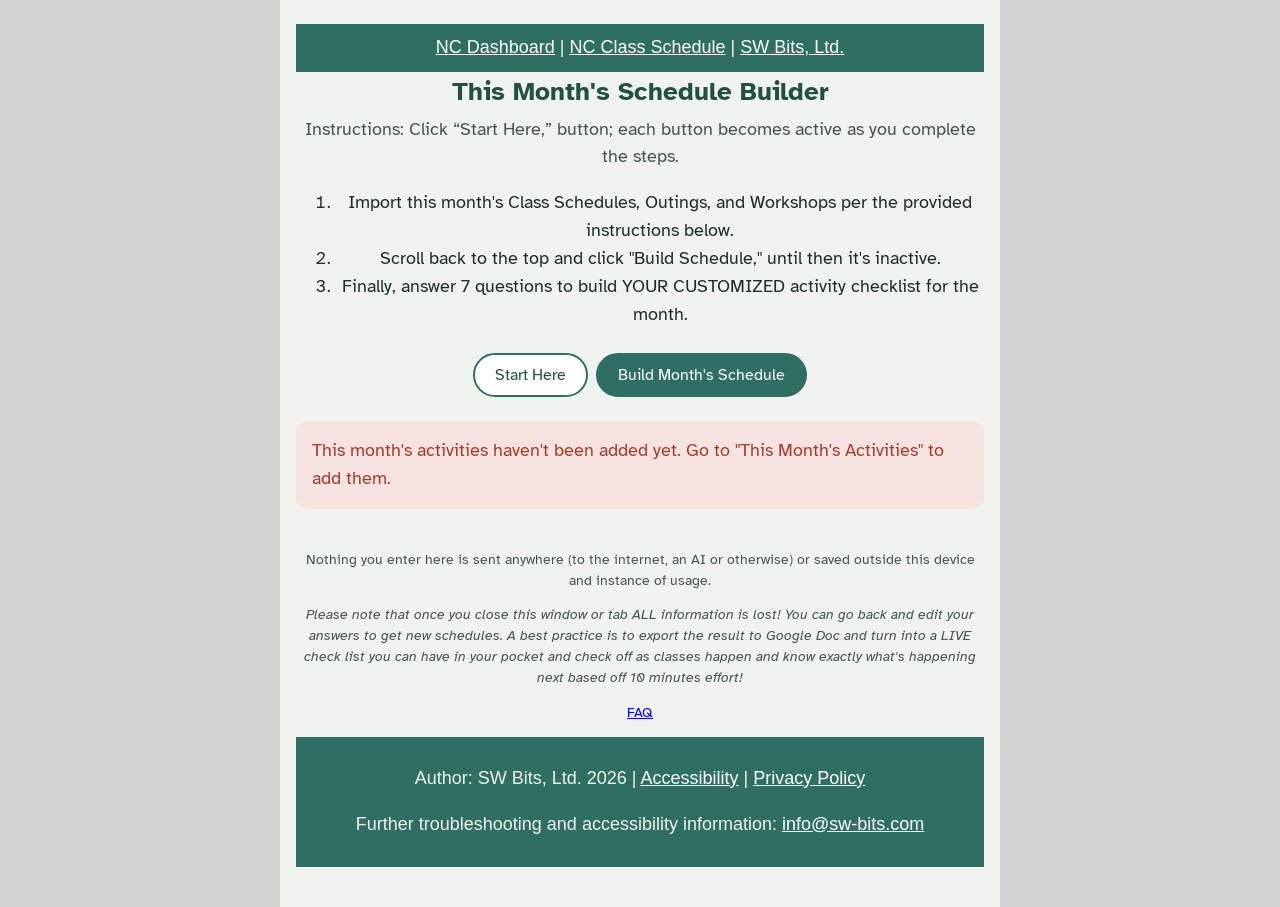
==== index.html @ 0d2db4e9 "Change text color in nav and footer elements More a11y updates for #14" ====
<!DOCTYPE html>
<html lang="en">
<head>
  <meta charset="UTF-8">
  <meta name="viewport" content="width=device-width, initial-scale=1, maximum-scale=5">
  <title>This Month's Schedule Builder</title>
  <meta name="description" content="Build a personalized activity schedule from this month's workshops and outings.">
  <style>
  /* ============================================================
   Design tokens
   Paper: #EFF2ED (pale sage white)   Ink: #1F2E2B (deep forest-charcoal)
   Primary: #2F6F62 (deep teal)       Accent: #C68A3E (warm amber)
   Support: #6E93A0 (muted sky)       Success: #4F7A3D
   Danger: #A13D2E
   Type: Atkinson Hyperlegible (body + display) -- built for low vision,
   which is why it's used everywhere rather than a separate display face.
   ============================================================ */

@import url('https://fonts.googleapis.com/css2?family=Atkinson+Hyperlegible:ital,wght@0,400;0,700;1,400&display=swap');

:root {
  --paper: #EFF2ED;
  --paper-raised: #FFFFFF;
  --ink: #1F2E2B;
  --ink-soft: #45564F;
  --primary: #2F6F62;
  --primary-dark: #234F45;
  --accent: #C68A3E;
  --accent-dark: #96692C;
  --support: #6E93A0;
  --success: #3F6B33;
  --success-bg: #E4EEDD;
  --danger: #A13D2E;
  --danger-bg: #F6E3DF;
  --focus-ring: #1450A3;
  --radius: 12px;
  --max-w: 720px;
  --space-1: 8px;
  --space-2: 16px;
  --space-3: 24px;
  --space-4: 40px;
}

* { box-sizing: border-box; }

html { scroll-behavior: smooth; }

@media (prefers-reduced-motion: reduce) {
  html { scroll-behavior: auto; }
  * { animation-duration: 0.01ms !important; transition-duration: 0.01ms !important; }
}

body {
  margin: 0;
  font-family: 'Atkinson Hyperlegible', -apple-system, Segoe UI, sans-serif;
  background: lightgray;
  color: var(--ink);
  font-size: 18px;
  line-height: 1.55;
}

.app-shell {
    background: var(--paper);
  max-width: var(--max-w);
  margin: 0 auto;
  padding: var(--space-3) var(--space-2) var(--space-4);
}

/* Skip link */
.skip-link {
  position: absolute;
  left: -999px;
  top: 0;
  background: var(--primary);
  color: white;
  padding: var(--space-1) var(--space-2);
  z-index: 100;
  border-radius: 0 0 8px 0;
}
.skip-link:focus {
  left: 0;
}

/* Focus visibility -- never suppressed */
a:focus-visible, button:focus-visible, input:focus-visible,
select:focus-visible, textarea:focus-visible, [tabindex]:focus-visible {
  outline: 3px solid var(--focus-ring);
  outline-offset: 3px;
}

header.top {
  text-align: center;
  margin-bottom: var(--space-3);
}
header.top h1 {
  font-size: 1.6rem;
  margin: 0 0 4px;
  color: var(--primary-dark);
}
header.top p.tagline {
  margin: 0;
  color: var(--ink-soft);
}

nav.mode-switch {
  display: flex;
  justify-content: center;
  gap: var(--space-1);
  margin-bottom: var(--space-3);
  flex-wrap: wrap;
}
nav.mode-switch button {
  background: var(--paper-raised);
  border: 2px solid var(--primary);
  color: var(--primary-dark);
  border-radius: 999px;
  padding: 10px 20px;
  font-size: 1rem;
  font-family: inherit;
  cursor: pointer;
  min-height: 44px;
}
nav.mode-switch button[aria-current="true"] {
  background: var(--primary);
  color: white;
}

.card {
  background: var(--paper-raised);
  border-radius: var(--radius);
  padding: var(--space-3);
  box-shadow: 0 1px 3px rgba(31,46,43,0.08);
  margin-bottom: var(--space-3);
}

/* Progress steps */
.progress {
  display: flex;
  align-items: center;
  gap: 6px;
  margin-bottom: var(--space-3);
  list-style: none;
  padding: 0;
  justify-content: center;
  flex-wrap: wrap;
}
.progress li {
  width: 14px;
  height: 14px;
  border-radius: 50%;
  background: #D6DDD3;
}
.progress li.done { background: var(--primary); }
.progress li.current { background: var(--accent); outline: 3px solid #EAD3AC; }
.progress-label {
  text-align: center;
  color: var(--ink-soft);
  font-size: 0.95rem;
  margin-bottom: var(--space-2);
}

fieldset {
  border: none;
  margin: 0 0 var(--space-3);
  padding: 0;
}
legend, .question-title {
  font-size: 1.3rem;
  font-weight: 700;
  color: var(--primary-dark);
  margin-bottom: var(--space-2);
  padding: 0;
}
.hint {
  color: var(--ink-soft);
  font-size: 0.95rem;
  margin: -8px 0 var(--space-2);
}

.choice-grid {
  display: grid;
  gap: 10px;
}
.choice {
  display: flex;
  align-items: center;
  gap: 12px;
  border: 2px solid #C9D2C6;
  border-radius: var(--radius);
  padding: 14px 16px;
  cursor: pointer;
  background: var(--paper-raised);
  min-height: 44px;
}
.choice:hover { border-color: var(--primary); }
.choice input { width: 22px; height: 22px; flex-shrink: 0; }
.choice.selected {
  border-color: var(--primary);
  background: #E7F0EC;
}
.choice label { cursor: pointer; flex: 1; }

.exclusion-row {
  display: flex;
  align-items: center;
  flex-wrap: wrap;
  gap: 10px;
  border: 2px solid #C9D2C6;
  border-radius: var(--radius);
  padding: 12px 16px;
  margin-bottom: 10px;
  background: var(--paper-raised);
}
.exclusion-row select,
.exclusion-row input[type="time"] {
  flex: 1 1 120px;
  min-width: 110px;
  font-family: inherit;
  font-size: 1rem;
  padding: 8px 10px;
  border: 2px solid #C9D2C6;
  border-radius: 8px;
  min-height: 44px;
}
.exclusion-row span { color: var(--ink-soft); }

textarea, input[type="text"] {
  width: 100%;
  font-family: inherit;
  font-size: 1rem;
  padding: 12px;
  border: 2px solid #C9D2C6;
  border-radius: 8px;
  min-height: 44px;
}
textarea { min-height: 90px; }

.btn-row {
  display: flex;
  justify-content: space-between;
  gap: var(--space-2);
  margin-top: var(--space-3);
  flex-wrap: wrap;
}
button.btn {
  font-family: inherit;
  font-size: 1.05rem;
  font-weight: 700;
  padding: 14px 26px;
  border-radius: 999px;
  border: 2px solid var(--primary);
  min-height: 48px;
  cursor: pointer;
}
button.btn.primary { background: var(--primary); color: white; }
button.btn.primary:hover { background: var(--primary-dark); }
button.btn.secondary { background: transparent; color: var(--primary-dark); }
button.btn.secondary:hover { background: #E7F0EC; }
button.btn:disabled { opacity: 0.5; cursor: not-allowed; }

/* Results / checklist */
.result-item {
  display: flex;
  gap: 14px;
  align-items: flex-start;
  border: 2px solid #C9D2C6;
  border-radius: var(--radius);
  padding: 16px;
  margin-bottom: 12px;
}
.result-item input[type="checkbox"] { width: 26px; height: 26px; margin-top: 4px; flex-shrink: 0; }
.result-item .r-title { font-weight: 700; font-size: 1.1rem; }
.result-item .r-meta { color: var(--ink-soft); font-size: 0.95rem; }
.result-item .r-highlight { color: var(--ink); font-weight: 600; font-size: 1rem; margin-top: 2px; }
.result-item .r-more { margin-top: 6px; }
.result-item .r-more summary { cursor: pointer; color: var(--support); font-size: 0.9rem; font-weight: 700; min-height: 24px; }
.result-item .r-more summary:hover { color: var(--primary-dark); }
.result-item .r-more .r-meta { margin-top: 6px; }
.badge {
  display: inline-block;
  background: var(--accent);
  color: #fff;
  border-radius: 999px;
  padding: 2px 12px;
  font-size: 0.85rem;
  font-weight: 700;
  margin-top: 6px;
}

.banner {
  border-radius: var(--radius);
  padding: var(--space-2);
  margin-bottom: var(--space-3);
}
.banner.info { background: #E4EAF0; color: #1F3A50; }
.banner.success { background: var(--success-bg); color: var(--success); }
.banner.danger { background: var(--danger-bg); color: var(--danger); }

table.admin-table {
  width: 100%;
  border-collapse: collapse;
  margin-top: var(--space-2);
}
table.admin-table th, table.admin-table td {
  text-align: left;
  padding: 10px;
  border-bottom: 1px solid #D6DDD3;
  vertical-align: top;
}
table.admin-table th { color: var(--ink-soft); font-weight: 700; font-size: 0.9rem; }

.pill-btn {
  background: transparent;
  border: 2px solid var(--danger);
  color: var(--danger);
  border-radius: 999px;
  padding: 6px 14px;
  font-family: inherit;
  cursor: pointer;
  min-height: 40px;
}

label.field-label { display: block; font-weight: 700; margin: var(--space-2) 0 6px; }

@media print {
  nav.mode-switch, .no-print, .btn-row, .skip-link { display: none !important; }
  body { background: white; font-size: 14pt; }
  .card { box-shadow: none; border: 1px solid #999; }
}

footer.app-footer {
  text-align: center;
  color: var(--ink-soft);
  font-size: 0.85rem;
  margin-top: var(--space-4);
}
  </style>
</head>
<body>
  <a class="skip-link" href="#app-root">Skip to main content</a>
  <div class="app-shell">
    <header class="top">
    <nav style="color: var(--paper); background-color: #2F6F62; padding: 10px 20px; font-family: Calibri, sans-serif;">
      <a href="https://www.wellpower.org/nextchapter-dashboard/" style="color:white" alt-text="Link to Next Chapter dashboard.">NC Dashboard</a> |
      <a href="https://docs.google.com/document/d/e/2PACX-1vQMBsH_0N5TGu-jf4dn7LtcuKICADPAKnV8rYs9ENAGFJxMu-1-ycSgytiCAv9m9ojY1P86kuOyOXaS/pub" style="color:white" alt-text="Link to Next Chapter class shcedule.">NC Class Schedule</a> |
      <a href="https://sw-bits.com" style="color:white" alt-text="Link to SW Bits, Ltd. company website to learn more about the author of this web app and their services.">SW Bits, Ltd.</a>
    </nav>
      <h1>This Month's Schedule Builder</h1>
      <p class="tagline">Instructions: Click &ldquo;Start Here,&rdquo; button; each button becomes active as you complete the steps.<ol><li>Import this month's Class Schedules, Outings, and Workshops per the provided instructions below.</li><li>Scroll back to the top and click "Build Schedule," until then it's inactive.</li><li>Finally, answer 7 questions to build YOUR CUSTOMIZED activity checklist for the month.</li></ol></p>
    </header>
    <main id="app-root" aria-live="polite"></main>
    <footer class="app-footer">
      <p>Nothing you enter here is sent anywhere (to the internet, an AI or otherwise) or saved outside this device and instance of usage.</p>
      <p style="font-style: italic;">Please note that once you close this window or tab ALL information is lost! You can go back and edit your answers to get new schedules. A best practice is to export the result to Google Doc and turn into a LIVE check list you can have in your pocket and check off as classes happen and know exactly what's happening next based off 10 minutes effort!</p>
      <p><a href="https://docs.google.com/document/d/1BYM6ntkR9SLRdG93gPDeu0XA4OVcCqaU-M8j8_wP2zI/edit?usp=sharing">FAQ</a></p>
    </footer>
    <footer style="color: var(--paper); background-color: #2F6F62; padding: 10px 20px; font-family: Calibri, sans-serif; text-align: center;">
        <p>Author: SW Bits, Ltd. 2026 | <a href="#" alt-text="Link to this app's accessibility policy." style="color:white">Accessibility</a> | <a href="https://github.com/mcfuzznstuff/NextChapterScheduler/blob/main/Privacy%20Policy.md" alt-text="Link to this app's privacy policy." style="color:white">Privacy Policy</a></p>
      <p>Further troubleshooting and accessibility information: <a href="mailto:info@sw-bits.com" alt-text="Link to this app's author email for more information, media inquiries, or troubleshooting." style="color:white">info@sw-bits.com</a></p>
    </footer>
  </div>
  <script>
/* ==========================================================
   DATA MODEL
   Classes are parsed from the monthly newsletter text that
   staff paste in (or entered/fixed by hand). Nothing here is
   ever sent to a server -- everything lives in this browser's
   localStorage, so no personal data leaves the device.
   ========================================================== */

const STORAGE_KEY = 'rehabScheduler.classes.v2';
const NEWSLETTER_URL = 'https://docs.google.com/document/d/e/2PACX-1vQMBsH_0N5TGu-jf4dn7LtcuKICADPAKnV8rYs9ENAGFJxMu-1-ycSgytiCAv9m9ojY1P86kuOyOXaS/pub';
const DAYS = ['Mon', 'Tue', 'Wed', 'Thu', 'Fri'];
const DAY_NAMES = { Mon: 'Monday', Tue: 'Tuesday', Wed: 'Wednesday', Thu: 'Thursday', Fri: 'Friday' };
const PERIODS = ['Morning', 'Afternoon'];

// The 10 priorities the student ranks, in the order given by the program.
const THEMES = ['Gentle movement', 'Art', 'Nature/animals', 'Cooking', 'Socializing', 'Volunteering', 'Learning new skills', 'Music', 'Employment', 'Education (high school or college)'];

// Best-effort keyword tagging so a pasted newsletter doesn't need staff to
// hand-tag every class. Staff can always fix a class's tags in the review
// table after import -- this is a starting point, not a guarantee.
const THEME_KEYWORDS = {
  'Gentle movement': ['yoga', 'tai chi', 'qi gong', 'walk', 'stretch', 'chair exercise', 'sassy seat', 'gentle', 'meditation', 'mindfulness', 'therapy pool', 'sauna', 'pool', 'gym', 'fitness', 'wellness', 'workout', 'exercise', 'nidra'],
  'Art': ['art', 'craft', 'paint', 'photography', 'felting', 'cross stitch', 'embroidery', 'mask', 'drawing', 'illustrat'],
  'Nature/animals': ['animal', 'garden', 'outdoor', 'nature', 'pet', 'zoo'],
  'Cooking': ['cook', 'culinary', 'nutrition', 'protein', 'recipe', 'baking', 'ice cream'],
  'Socializing': ['social', 'bingo', 'trivia', 'ice cream', 'chess', 'game', 'puzzle', 'mic', 'dance', 'forum'],
  'Volunteering': ['volunteer', 'community service'],
  'Learning new skills': ['computer', 'typing', 'spanish', 'skill', 'workshop', 'photography'],
  'Music': ['music', 'harmonica', 'piano', 'playlist', 'karaoke', 'song', 'open mic', 'band'],
  'Employment': ['job', 'resume', 'interview', 'employment', 'career', 'money matters', 'leadership'],
  'Education (high school or college)': ['ged', 'math', 'reading', 'writing', 'study', 'tutoring', 'academic', 'school', 'computer']
};

// Structured energy/mobility options (checkboxes, not free text) so we can
// reliably flag classes -- free text can't be safely auto-matched.
const ENERGY_OPTIONS = [
  { id: 'gentle_only', label: 'I need gentle activities only', riskKeywords: ['fitness', 'resistance', 'workout', 'weight', 'sport', 'bowling', 'pickleball', 'dance'] },
  { id: 'limited_walking', label: 'Light walking is okay, but not long distances', riskKeywords: ['walk', 'hike', 'pickleball', 'bowling'] },
  { id: 'seated_breaks', label: 'I need seated break options during activities', riskKeywords: ['standing', 'gym'] },
  { id: 'no_lifting', label: "I'd like to avoid lifting or resistance activities", riskKeywords: ['lifting', 'resistance', 'weight'] },
  { id: 'asl_interpreter', label: 'I need an ASL interpreter', riskKeywords: [] },
  { id: 'no_restrictions', label: 'No restrictions', riskKeywords: [] }
];

function loadClasses() {
  try {
    const raw = localStorage.getItem(STORAGE_KEY);
    if (!raw) return [];
    return JSON.parse(raw);
  } catch (e) { return []; }
}
function saveClasses(list) { localStorage.setItem(STORAGE_KEY, JSON.stringify(list)); }
function cryptoId() { return 'c_' + Math.random().toString(36).slice(2, 10); }
// Collapses invisible Unicode whitespace look-alikes (non-breaking space,
// ideographic space, zero-width space, etc.) to a plain space. Pasted
// newsletter text can carry these silently -- they look identical to a
// normal space on screen but won't match a normally-typed word, so any
// text used for substring matching (exclusions, always-include, theme
// tagging) needs to go through this first.
function normalizeText(str) {
  return (str || '').replace(/[\u00A0\u2000-\u200B\u202F\u205F\u3000]/g, ' ');
}
function splitKeywords(text) {
  return normalizeText(text).split(',').map(s => s.trim().toLowerCase()).filter(Boolean);
}
function textMatchesAny(text, keywords) {
  const lower = normalizeText(text).toLowerCase();
  return keywords.some(k => k && lower.includes(k));
}
function autoTagThemes(title, description) {
  const text = normalizeText(title + ' ' + description).toLowerCase();
  return THEMES.filter(theme => (THEME_KEYWORDS[theme] || []).some(kw => text.includes(kw)));
}

/* ==========================================================
   TIME PARSING
   ========================================================== */
function toMinutes(hour, minute, meridiem) {
  let h = hour % 12;
  if (meridiem === 'PM') h += 12;
  return h * 60 + (minute || 0);
}
function parseTimeRange(raw) {
  const m = raw.match(/^(\d{1,2})(?::(\d{2}))?\s*(AM|PM)?\s*[-–—]\s*(\d{1,2})(?::(\d{2}))?\s*(AM|PM)/i);
  if (!m) return null;
  let [, sh, sm, sMer, eh, em, eMer] = m;
  eMer = eMer.toUpperCase();
  sMer = sMer ? sMer.toUpperCase() : eMer; // "9-10 AM" -> start inherits end's AM/PM
  const startMin = toMinutes(parseInt(sh, 10), parseInt(sm || '0', 10), sMer);
  const endMin = toMinutes(parseInt(eh, 10), parseInt(em || '0', 10), eMer);
  return { startMin, endMin, label: raw.trim() };
}
function minutesToLabel(min) {
  let h = Math.floor(min / 60), mm = min % 60;
  const mer = h >= 12 ? 'PM' : 'AM';
  h = h % 12; if (h === 0) h = 12;
  return h + (mm ? ':' + String(mm).padStart(2, '0') : '') + ' ' + mer;
}
function parseSingleTime(raw) {
  const m = raw.match(/^(\d{1,2})(?::(\d{2}))?\s*(AM|PM)/i);
  if (!m) return null;
  const [, h, mm, mer] = m;
  const startMin = toMinutes(parseInt(h, 10), parseInt(mm || '0', 10), mer.toUpperCase());
  return { startMin, endMin: startMin + 60, label: raw.trim() }; // defaults to a 1-hour block; staff can adjust in the table
}

/* ==========================================================
   NEWSLETTER PARSER (plain text pasted from the published doc)
   Handles lines like:
   "*9-10 AM | Health and Wellness Workout (INFO) | Jessica | Fitness Rm"
   followed by description line(s), grouped under a day heading
   like "MONDAY".
   ========================================================== */
function parseNewsletterText(raw) {
  raw = raw.replace(/\uff5c/g, '|'); // normalize fullwidth "｜" to a regular pipe -- some newsletter lines use it interchangeably with "|"
  const lines = raw.split(/\r?\n/).map(l => l.trim()).filter(Boolean);
  const dayHeaderRe = /^(MONDAY|TUESDAY|WEDNESDAY|THURSDAY|FRIDAY)\b/i;
  const entryRe = /^([*#]?)\s*([0-9:. ]+(?:AM|PM)?\s*[-–—]\s*[0-9:. ]+(?:AM|PM))\s*\|\s*(.*)$/i;
  // fallback for lines with only a start time, no end time (e.g. "*11 AM | Class Name | ...")
  const singleTimeRe = /^([*#]?)\s*(\d{1,2}(?::\d{2})?\s*(?:AM|PM))\s*\|\s*(.*)$/i;
  const dayAbbrev = { MONDAY: 'Mon', TUESDAY: 'Tue', WEDNESDAY: 'Wed', THURSDAY: 'Thu', FRIDAY: 'Fri' };

  let currentDay = null;
  const results = [];
  let skipped = 0;
  let lastEntry = null;

  for (const line of lines) {
    const dayMatch = line.match(dayHeaderRe);
    if (dayMatch) {
      currentDay = dayAbbrev[dayMatch[1].toUpperCase()];
      lastEntry = null;
      continue;
    }
    const entryMatch = line.match(entryRe);
    const singleMatch = !entryMatch && line.match(singleTimeRe);
    if ((entryMatch || singleMatch) && currentDay) {
      const [, prefix, timeRaw, rest] = entryMatch || singleMatch;
      const time = entryMatch ? parseTimeRange(timeRaw) : parseSingleTime(timeRaw);
      const parts = rest.split('|').map(p => p.replace(/\(?\s*INFO\s*\)?/gi, '').trim()).filter(Boolean);
      const title = parts[0] || 'Untitled activity';
      const instructor = parts[1] || '';
      const location = parts[2] || '';
      const mode = prefix === '*' ? 'in-person' : prefix === '#' ? 'hybrid' : 'online';
      if (!time) { skipped++; continue; }
      lastEntry = {
        id: cryptoId(), day: currentDay, startMin: time.startMin, endMin: time.endMin,
        timeLabel: time.label, title, instructor, location, mode, description: '',
        themes: []
      };
      results.push(lastEntry);
    } else if (lastEntry) {
      // continuation / description line
      lastEntry.description = (lastEntry.description ? lastEntry.description + ' ' : '') + line;
    }
  }
  results.forEach(r => { r.themes = autoTagThemes(r.title, r.description); });
  return { classes: results, skipped };
}

/* ==========================================================
   OUTINGS & WORKSHOPS PARSER (for the separate PDF newsletter)
   Different document, different shape: one-off dated events in a
   running paragraph rather than a day-by-day list with "|" columns,
   so it needs its own parser rather than reusing the one above.
   ========================================================== */
const MONTHS = ['January','February','March','April','May','June','July','August','September','October','November','December'];

function parseAmPmTime(raw) {
  const m = raw.match(/(\d{1,2})(?::(\d{2}))?\s*(a\.?m\.?|p\.?m\.?)?\s*[-\u2013\u2014]\s*(\d{1,2})(?::(\d{2}))?\s*(a\.?m\.?|p\.?m\.?)/i);
  if (!m) return null;
  let [, sh, sm, sMer, eh, em, eMer] = m;
  eMer = eMer.replace(/\./g, '').toUpperCase();
  sMer = sMer ? sMer.replace(/\./g, '').toUpperCase() : eMer;
  const startMin = toMinutes(parseInt(sh, 10), parseInt(sm || '0', 10), sMer);
  const endMin = toMinutes(parseInt(eh, 10), parseInt(em || '0', 10), eMer);
  return { startMin, endMin, label: m[0].trim(), matchedText: m[0] };
}

const OUTING_WORKSHOP_MARKER = 'ZZZWORKSHOPSECTIONZZZ';
function cleanOutingsNoise(text) {
  return text
    .replace(/\d*Succeed Connection\s*\d*/gi, ' ')
    .replace(/NextChapter Newsletter/gi, ' ')
    .replace(new RegExp('\\b(?:' + MONTHS.join('|') + ')\\s+Outings\\b', 'gi'), ' ')
    .replace(new RegExp('\\b(?:' + MONTHS.join('|') + ')\\s+Workshops\\b', 'gi'), ' ' + OUTING_WORKSHOP_MARKER + ' ')
    .replace(/(?:[A-Z]\s+){3,}\d(?:\s*\d){2,}/g, ' ') // spaced-out "J U L Y 2 0 2 6" style headers
    .replace(/Outings Continued:/gi, ' ')
    .replace(/ATTENTION:[\s\S]*?Thank you\./i, ' ')
    .replace(/\s+/g, ' ')
    .trim();
}

const OUTING_LOCATIONS = [/Sally's Caf[e\u00e9]/i, /Art Studio/i, /Computer Lab \d+/i, /Room \d+/i, /Lab \d+/i];
function extractOutingLocation(text) {
  for (const re of OUTING_LOCATIONS) {
    const m = text.match(re);
    if (m) return { location: m[0], rest: text.replace(re, '').trim() };
  }
  return { location: '', rest: text };
}

// Facilitator names are short, capitalized tokens, optionally joined by
// ",", "and", or "&" -- bounding the match this way (rather than grabbing
// everything to the end of the details blob) is what stops it from
// swallowing the next event's title into this event's facilitator field.
const OUTING_NAME_TOKEN = "[A-Z][a-zA-Z']+(?:\\s[A-Z]\\.)?";
const OUTING_FACILITATOR_RE = new RegExp('Facilitators?:\\s*(' + OUTING_NAME_TOKEN + '(?:\\s*(?:,|and|&)\\s*' + OUTING_NAME_TOKEN + '){0,3})', 'i');

function parseOutingsText(raw) {
  const text = cleanOutingsNoise(raw);
  const workshopsBoundaryIdx = text.indexOf(OUTING_WORKSHOP_MARKER);
  const monthPattern = MONTHS.join('|');
  const dateGroupRe = new RegExp('(' + monthPattern + ')\\s+(\\d{1,2}(?:\\s*,\\s*\\d{1,2})*(?:\\s*&\\s*\\d{1,2})?)\\s*\\((Mon|Tue|Wed|Thu|Fri|Sat|Sun)\\w*\\)', 'gi');

  const matches = [...text.matchAll(dateGroupRe)];
  const results = [];
  let skipped = 0;
  let cursor = 0;

  for (let idx = 0; idx < matches.length; idx++) {
    const m = matches[idx];
    const month = m[1];
    const dayNums = m[2].split(/[,&]/).map(s => s.trim()).filter(Boolean);
    const dayAbbrevRaw = m[3].slice(0, 3);
    const dayAbbrev = DAYS.find(d => d.toLowerCase() === dayAbbrevRaw.toLowerCase());

    const title = text.slice(cursor, m.index).replace(OUTING_WORKSHOP_MARKER, '').trim();
    const isWorkshop = workshopsBoundaryIdx >= 0 && m.index > workshopsBoundaryIdx;
    const afterDate = text.slice(m.index + m[0].length);
    const time = parseAmPmTime(afterDate);
    if (!time || !dayAbbrev) { skipped++; cursor = m.index + m[0].length; continue; }

    const nextMatch = matches[idx + 1];
    const searchLimit = nextMatch ? nextMatch.index : text.length;
    const timeEndIdx = m.index + m[0].length + afterDate.indexOf(time.matchedText) + time.matchedText.length;
    const detailsBlob = text.slice(timeEndIdx, searchLimit);

    const facMatch = detailsBlob.match(OUTING_FACILITATOR_RE);
    const facilitator = facMatch ? facMatch[1].trim() : '';
    const notesRaw = facMatch ? detailsBlob.slice(0, facMatch.index).trim() : detailsBlob.trim();
    const { location, rest: description } = extractOutingLocation(notesRaw);
    const cleanDescription = description
      .replace(/\d+\s*Spots?\s*(?:&\s*\w+\s*)?available/i, '')
      .replace(/Seat limit(?:ation)?s?:\s*\d+/i, '')
      .trim();

    // advance cursor to just past the facilitator match (not to the next
    // date pattern) so the NEXT entry's title starts in the right place
    cursor = facMatch ? timeEndIdx + facMatch.index + facMatch[0].length : searchLimit;

    dayNums.forEach(dayNum => {
      const entryTitle = title || (isWorkshop ? 'Untitled workshop' : 'Untitled outing');
      results.push({
        id: cryptoId(),
        title: entryTitle,
        date: month + ' ' + dayNum,
        day: dayAbbrev,
        startMin: time.startMin,
        endMin: time.endMin,
        timeLabel: time.label,
        location,
        instructor: facilitator,
        description: cleanDescription,
        mode: 'in-person',
        isOuting: true,
        kind: isWorkshop ? 'workshop' : 'outing',
        themes: autoTagThemes(entryTitle, cleanDescription)
      });
    });
  }

  return { classes: results, skipped };
}

/* ==========================================================
   STUDENT QUESTIONS
   ========================================================== */
const QUESTIONS = [
  { id: 'days', title: 'Number of days', prompt: 'How many days per week would you like to attend this month?', hint: "Some of these can be half-days (just mornings or just afternoons) -- let front desk know when you sign up.", type: 'single', options: ['1', '2', '3', '4', '5 (every weekday)'] },
  { id: 'times', title: 'Preferred times', prompt: 'What times of day work best for you?', type: 'multi', options: ['Mornings', 'Afternoons', 'All day (mornings and afternoons)'] },
  { id: 'unavailable', title: 'Not available', prompt: "Are there any days or times you're NOT available?", type: 'exclusions' },
  { id: 'energy', title: 'Energy & mobility', prompt: 'Do you have any energy or mobility needs we should plan around?', type: 'energy' },
  { id: 'priorities', title: 'Your priorities', prompt: 'Put these in the order that matters most to you.', hint: 'Most important at the top. Use the arrows to reorder.', type: 'rank', options: THEMES },
  { id: 'mustInclude', title: 'Always include', prompt: "Is there anything you'd like to make sure is on your schedule, if it's offered this month?", hint: 'A few words separated by commas -- we\'ll do our best to fit a match in (for example: Chess Club, Qi Gong).', type: 'text' },
  { id: 'hardExclude', title: 'Hard exclusions', prompt: "Any topics to skip entirely? We won't schedule these no matter what -- we'll leave that time open instead.", hint: 'A few words separated by commas (for example: clay masks, poetry, reading).', type: 'text' }
];

/* ==========================================================
   APP STATE + ROUTER
   ========================================================== */
const state = {
  mode: 'student',
  step: 0,
  answers: { priorities: THEMES.slice() },
  classes: loadClasses(),
  schedule: null
};

const root = document.getElementById('app-root');

function render() {
  root.innerHTML = '';
  root.appendChild(renderModeSwitch());
  if (state.mode === 'student') root.appendChild(renderStudentFlow());
  else root.appendChild(renderStaffFlow());
}

function renderModeSwitch() {
  const nav = document.createElement('nav');
  nav.className = 'mode-switch no-print';
  nav.setAttribute('aria-label', "Choose who is using this app");
  nav.innerHTML = `
    <button aria-current="${state.mode === 'staff'}" data-mode="staff">Start Here</button>
    <button aria-current="${state.mode === 'student'}" data-mode="student">Build Month's Schedule</button>
  `;
  nav.querySelectorAll('button').forEach(btn => {
    btn.addEventListener('click', () => { state.mode = btn.dataset.mode; state.step = 0; render(); });
  });
  return nav;
}

/* ---------------- STUDENT FLOW ---------------- */
function renderStudentFlow() {
  const wrap = document.createElement('div');
  if (state.classes.length === 0) {
    const banner = document.createElement('p');
    banner.className = 'banner danger';
    banner.textContent = "This month's activities haven't been added yet. Go to \"This Month's Activities\" to add them.";
    wrap.appendChild(banner);
    return wrap;
  }
  const totalSteps = QUESTIONS.length + 1;
  if (state.step < QUESTIONS.length) {
    wrap.appendChild(renderProgress(state.step, totalSteps, QUESTIONS[state.step].title + ' (' + (state.step + 1) + ' of ' + QUESTIONS.length + ')'));
    wrap.appendChild(renderQuestionCard(QUESTIONS[state.step]));
  } else {
    wrap.appendChild(renderProgress(totalSteps - 1, totalSteps, 'Your schedule'));
    wrap.appendChild(renderResultsCard());
  }
  return wrap;
}

function renderProgress(current, total, label) {
  const container = document.createElement('div');
  const ul = document.createElement('ul');
  ul.className = 'progress';
  ul.setAttribute('role', 'presentation');
  for (let i = 0; i < total; i++) {
    const li = document.createElement('li');
    if (i < current) li.className = 'done'; else if (i === current) li.className = 'current';
    ul.appendChild(li);
  }
  const p = document.createElement('p');
  p.className = 'progress-label';
  p.textContent = label;
  container.appendChild(ul); container.appendChild(p);
  return container;
}

function renderQuestionCard(q) {
  const card = document.createElement('section');
  card.className = 'card';
  const fs = document.createElement('fieldset');
  const legend = document.createElement('legend');
  legend.id = 'q-title'; legend.tabIndex = -1; legend.textContent = q.prompt;
  fs.appendChild(legend);
  if (q.hint) { const hint = document.createElement('p'); hint.className = 'hint'; hint.textContent = q.hint; fs.appendChild(hint); }

  if (q.type === 'text') fs.appendChild(renderTextQuestion(q));
  else if (q.type === 'single' || q.type === 'multi') fs.appendChild(renderChoiceQuestion(q));
  else if (q.type === 'rank') fs.appendChild(renderRankQuestion(q));
  else if (q.type === 'exclusions') fs.appendChild(renderExclusionsQuestion(q));
  else if (q.type === 'energy') fs.appendChild(renderEnergyQuestion(q));

  card.appendChild(fs);
  card.appendChild(renderStudentNav());
  return card;
}

function renderTextQuestion(q) {
  const ta = document.createElement('textarea');
  ta.setAttribute('aria-label', q.prompt);
  ta.value = state.answers[q.id] || '';
  ta.addEventListener('input', () => { state.answers[q.id] = ta.value; });
  return ta;
}

function renderChoiceQuestion(q) {
  const grid = document.createElement('div');
  grid.className = 'choice-grid';
  const inputType = q.type === 'multi' ? 'checkbox' : 'radio';
  const current = state.answers[q.id] || (q.type === 'multi' ? [] : null);
  q.options.forEach((opt, idx) => {
    const row = document.createElement('div');
    const isSelected = q.type === 'multi' ? current.includes(opt) : current === opt;
    row.className = 'choice' + (isSelected ? ' selected' : '');
    const inputId = q.id + '-' + idx;
    const input = document.createElement('input');
    input.type = inputType; input.name = q.id; input.id = inputId; input.value = opt; input.checked = isSelected;
    input.addEventListener('change', () => {
      if (q.type === 'multi') {
        const list = new Set(state.answers[q.id] || []);
        if (input.checked) list.add(opt); else list.delete(opt);
        state.answers[q.id] = Array.from(list);
      } else { state.answers[q.id] = opt; }
      render();
      document.getElementById(inputId)?.focus();
    });
    const label = document.createElement('label'); label.htmlFor = inputId; label.textContent = opt;
    row.appendChild(input); row.appendChild(label); grid.appendChild(row);
  });
  return grid;
}

function renderEnergyQuestion(q) {
  const wrap = document.createElement('div');
  const grid = document.createElement('div');
  grid.className = 'choice-grid';
  const current = state.answers.energy || [];
  ENERGY_OPTIONS.forEach((opt, idx) => {
    const row = document.createElement('div');
    const isSelected = current.includes(opt.id);
    row.className = 'choice' + (isSelected ? ' selected' : '');
    const inputId = 'energy-' + idx;
    const input = document.createElement('input');
    input.type = 'checkbox'; input.id = inputId; input.checked = isSelected;
    input.addEventListener('change', () => {
      const list = new Set(state.answers.energy || []);
      if (input.checked) list.add(opt.id); else list.delete(opt.id);
      state.answers.energy = Array.from(list);
      render();
      document.getElementById(inputId)?.focus();
    });
    const label = document.createElement('label'); label.htmlFor = inputId; label.textContent = opt.label;
    row.appendChild(input); row.appendChild(label); grid.appendChild(row);
  });
  wrap.appendChild(grid);
  const label2 = document.createElement('label'); label2.className = 'field-label'; label2.htmlFor = 'energy-notes';
  label2.textContent = 'Anything else about this you want staff to know? (optional)';
  const ta = document.createElement('textarea'); ta.id = 'energy-notes';
  ta.value = state.answers.energyNotes || '';
  ta.addEventListener('input', () => { state.answers.energyNotes = ta.value; });
  wrap.appendChild(label2); wrap.appendChild(ta);
  return wrap;
}

function renderRankQuestion(q) {
  const list = document.createElement('div');
  list.className = 'choice-grid';
  const order = state.answers.priorities || q.options.slice();
  order.forEach((theme, idx) => {
    const row = document.createElement('div');
    row.className = 'choice';
    row.style.justifyContent = 'space-between';
    row.innerHTML = `<span><strong>${idx + 1}.</strong> ${escapeHtml(theme)}</span>`;
    const btns = document.createElement('div');
    const up = document.createElement('button'); up.type = 'button'; up.className = 'pill-btn'; up.textContent = '↑ Up';
    up.setAttribute('aria-label', 'Move ' + theme + ' up'); up.disabled = idx === 0;
    up.style.borderColor = 'var(--primary)'; up.style.color = 'var(--primary-dark)';
    up.addEventListener('click', () => { [order[idx - 1], order[idx]] = [order[idx], order[idx - 1]]; state.answers.priorities = order; render(); });
    const down = document.createElement('button'); down.type = 'button'; down.className = 'pill-btn'; down.textContent = 'Down ↓';
    down.setAttribute('aria-label', 'Move ' + theme + ' down'); down.disabled = idx === order.length - 1;
    down.style.borderColor = 'var(--primary)'; down.style.color = 'var(--primary-dark)';
    down.addEventListener('click', () => { [order[idx + 1], order[idx]] = [order[idx], order[idx + 1]]; state.answers.priorities = order; render(); });
    btns.appendChild(up); btns.appendChild(down);
    row.appendChild(btns);
    list.appendChild(row);
  });
  return list;
}

function renderExclusionsQuestion(q) {
  const wrap = document.createElement('div');
  const list = state.answers.unavailable || [];
  const listEl = document.createElement('div');
  function drawRows() {
    listEl.innerHTML = '';
    if (list.length === 0) {
      const p = document.createElement('p'); p.className = 'hint'; p.textContent = "You haven't added any -- that's okay if you're flexible.";
      listEl.appendChild(p);
    }
    list.forEach((row, idx) => {
      const rowEl = document.createElement('div');
      rowEl.className = 'exclusion-row';
      const daySel = document.createElement('select');
      daySel.setAttribute('aria-label', 'Day not available, row ' + (idx + 1));
      DAYS.forEach(d => { const o = document.createElement('option'); o.value = d; o.textContent = DAY_NAMES[d]; if (row.day === d) o.selected = true; daySel.appendChild(o); });
      daySel.addEventListener('change', () => { row.day = daySel.value; });
      const startInput = document.createElement('input'); startInput.type = 'time'; startInput.value = row.start || '';
      startInput.setAttribute('aria-label', 'Start time, row ' + (idx + 1));
      startInput.addEventListener('change', () => { row.start = startInput.value; });
      const toSpan = document.createElement('span'); toSpan.textContent = 'to';
      const endInput = document.createElement('input'); endInput.type = 'time'; endInput.value = row.end || '';
      endInput.setAttribute('aria-label', 'End time, row ' + (idx + 1));
      endInput.addEventListener('change', () => { row.end = endInput.value; });
      const removeBtn = document.createElement('button'); removeBtn.className = 'pill-btn'; removeBtn.textContent = 'Remove';
      removeBtn.setAttribute('aria-label', 'Remove this time, row ' + (idx + 1));
      removeBtn.addEventListener('click', () => { list.splice(idx, 1); state.answers.unavailable = list; render(); });
      rowEl.appendChild(daySel); rowEl.appendChild(startInput); rowEl.appendChild(toSpan); rowEl.appendChild(endInput); rowEl.appendChild(removeBtn);
      listEl.appendChild(rowEl);
    });
  }
  drawRows();
  wrap.appendChild(listEl);
  const addBtn = document.createElement('button'); addBtn.type = 'button'; addBtn.className = 'btn secondary'; addBtn.style.marginTop = '12px';
  addBtn.textContent = '+ Add a time';
  addBtn.addEventListener('click', () => { list.push({ day: DAYS[list.length % DAYS.length], start: '', end: '' }); state.answers.unavailable = list; render(); });
  wrap.appendChild(addBtn);
  return wrap;
}

function renderStudentNav() {
  const row = document.createElement('div');
  row.className = 'btn-row';
  const back = document.createElement('button'); back.className = 'btn secondary'; back.textContent = 'Back';
  back.disabled = state.step === 0;
  back.addEventListener('click', () => { state.step = Math.max(0, state.step - 1); render(); });
  const next = document.createElement('button'); next.className = 'btn primary';
  const isLast = state.step === QUESTIONS.length - 1;
  next.textContent = isLast ? 'Build my schedule' : 'Next';
  next.addEventListener('click', () => {
    if (isLast) state.schedule = buildSchedule();
    state.step += 1;
    render();
    root.querySelector('#q-title, h2')?.focus?.();
  });
  row.appendChild(back); row.appendChild(next);
  return row;
}

/* ==========================================================
   SCHEDULING ALGORITHM
   ========================================================== */
/* ==========================================================
   DATE HELPERS -- for the week-by-week monthly view
   ========================================================== */
function getWeeksInMonth(year, month) {
  const last = new Date(year, month + 1, 0);
  const weeks = [];
  let cursor = new Date(year, month, 1);
  const dow = cursor.getDay();
  cursor.setDate(cursor.getDate() + (dow === 0 ? -6 : 1 - dow)); // rewind to Monday
  while (cursor <= last) {
    const dates = [];
    for (let i = 0; i < 5; i++) { dates.push(new Date(cursor)); cursor.setDate(cursor.getDate() + 1); }
    cursor.setDate(cursor.getDate() + 2); // skip weekend
    if (dates.some(d => d.getMonth() === month)) weeks.push(dates);
  }
  return weeks;
}
// Which month/year is this schedule actually for? Prefer the month found in
// the loaded outings/workshops data (since that's dated content tied to a
// specific month) over "whatever today's date happens to be" -- otherwise
// loading next month's newsletter early produces a schedule dated for the
// wrong month.
function getScheduleYearMonth() {
  const dated = state.classes.find(c => c.isOuting && c.date);
  if (dated) {
    const d = parseOutingDateStringWithYear(dated.date, new Date().getFullYear());
    if (d) return { year: d.getFullYear(), month: d.getMonth() };
  }
  const now = new Date();
  return { year: now.getFullYear(), month: now.getMonth() };
}
function parseOutingDateStringWithYear(dateStr, year) {
  if (!dateStr) return null;
  const m = String(dateStr).trim().match(new RegExp('^(' + MONTHS.join('|') + ')\\s+(\\d{1,2})', 'i'));
  if (!m) return null;
  const monthIdx = MONTHS.findIndex(mo => mo.toLowerCase() === m[1].toLowerCase());
  if (monthIdx < 0) return null;
  return new Date(year, monthIdx, parseInt(m[2], 10));
}
function formatDate(d) { return d.toLocaleDateString('en-US', { month: 'short', day: 'numeric' }); }
function parseOutingDateString(dateStr, year) {
  return parseOutingDateStringWithYear(dateStr, year || new Date().getFullYear());
}
function sameDate(a, b) { return a && b && a.getMonth() === b.getMonth() && a.getDate() === b.getDate(); }

function scoreCandidate(c, rankScore, alwaysInclude, riskKeywords) {
  let score = 1; // base score so any non-excluded activity beats an empty slot
  (c.themes || []).forEach(t => { score += rankScore[t] || 0; });
  const mustHave = alwaysInclude.length > 0 && textMatchesAny(c.title + ' ' + c.description, alwaysInclude);
  if (mustHave) score += 1000; // wins outright over anything else offered at the same time
  const flagged = textMatchesAny(c.title + ' ' + c.description, riskKeywords);
  if (flagged) score -= 6;
  return { score, mustHave, flagged };
}
function pickTop(candidates, max) {
  return candidates.slice().sort((a, b) => b._score - a._score || a.startMin - b.startMin || a.title.localeCompare(b.title)).slice(0, max);
}

function buildSchedule() {
  const a = state.answers;
  const priorities = a.priorities || THEMES.slice();
  const rankScore = {};
  priorities.forEach((theme, i) => { rankScore[theme] = priorities.length - i; });

  const wantedTimes = a.times || [];
  const allowMorning = wantedTimes.length === 0 || wantedTimes.includes('Mornings') || wantedTimes.includes('All day (mornings and afternoons)');
  const allowAfternoon = wantedTimes.length === 0 || wantedTimes.includes('Afternoons') || wantedTimes.includes('All day (mornings and afternoons)');

  const exclusions = (a.unavailable || []).map(e => {
    const [sh, sm] = (e.start || '0:0').split(':').map(Number);
    const [eh, em] = (e.end || '0:0').split(':').map(Number);
    return { day: e.day, start: sh * 60 + sm, end: eh * 60 + em };
  });
  const energySelected = a.energy || [];
  const riskKeywords = ENERGY_OPTIONS.filter(o => energySelected.includes(o.id)).flatMap(o => o.riskKeywords);
  const alwaysInclude = splitKeywords(a.mustInclude);
  const hardExclude = splitKeywords(a.hardExclude);
  const dayCountAnswer = a.days || '5 (every weekday)';
  const dayCount = parseInt(dayCountAnswer, 10) || 5;

  function passesFilters(c, day) {
    if (textMatchesAny(c.title + ' ' + c.description, hardExclude)) return false;
    return !exclusions.some(ex => ex.day === day && c.startMin < ex.end && c.endMin > ex.start);
  }

  const regularClasses = state.classes.filter(c => !c.isOuting && !c.canceled);
  const outings = state.classes.filter(c => c.isOuting && !c.canceled);

  // ---- which weekdays make the recurring pattern, based on regular classes only ----
  const dayTotals = {};
  DAYS.forEach(day => {
    let total = 0;
    PERIODS.forEach(period => {
      if (period === 'Morning' && !allowMorning) return;
      if (period === 'Afternoon' && !allowAfternoon) return;
      let candidates = regularClasses.filter(c => c.day === day && (period === 'Morning' ? c.startMin < 720 : c.startMin >= 720));
      candidates = candidates.filter(c => passesFilters(c, day));
      candidates.forEach(c => { c._score = scoreCandidate(c, rankScore, alwaysInclude, riskKeywords).score; });
      total += pickTop(candidates, 2).reduce((sum, c) => sum + c._score, 0);
    });
    dayTotals[day] = total;
  });
  const chosenDays = DAYS.filter(d => DAYS
    .map(x => ({ x, total: dayTotals[x] }))
    .sort((p, q) => q.total - p.total)
    .slice(0, dayCount)
    .some(p => p.x === d));

  // ---- week-by-week dated schedule ----
  const { year: scheduleYear, month: scheduleMonth } = getScheduleYearMonth();
  const weeks = getWeeksInMonth(scheduleYear, scheduleMonth);
  const scheduleWeeks = weeks.map((weekDates, wi) => {
    const days = [];
    DAYS.forEach((day, di) => {
      const date = weekDates[di];
      const isChosenDay = chosenDays.includes(day);
      const items = [];

      PERIODS.forEach(period => {
        if (period === 'Morning' && !allowMorning) return;
        if (period === 'Afternoon' && !allowAfternoon) return;
        const inPeriod = c => (period === 'Morning' ? c.startMin < 720 : c.startMin >= 720);

        let candidates = isChosenDay ? regularClasses.filter(c => c.day === day && inPeriod(c)) : [];
        const outingsThisDate = outings.filter(c => sameDate(parseOutingDateString(c.date, scheduleYear), date) && inPeriod(c));
        candidates = candidates.concat(outingsThisDate).filter(c => passesFilters(c, day));
        if (candidates.length === 0) return;

        candidates.forEach(c => {
          const s = scoreCandidate(c, rankScore, alwaysInclude, riskKeywords);
          c._score = s.score; c._mustHave = s.mustHave; c._flagged = s.flagged;
        });
        // on a day that isn't part of the recurring pattern, only surface an outing
        // (never a random class that wouldn't otherwise be part of the plan)
        const winners = isChosenDay ? pickTop(candidates, 2) : pickTop(candidates.filter(c => c.isOuting), 1);

        winners.forEach(c => items.push({
          title: c.title, timeLabel: c.timeLabel, startMin: c.startMin, location: c.location,
          instructor: c.instructor, mode: c.mode, description: c.description,
          mustHave: c._mustHave, flagged: c._flagged, isOuting: !!c.isOuting, kind: c.kind, sourceId: c.id, weeklyNotes: c.weeklyNotes || ''
        }));
      });

      if (items.length > 0) {
        items.sort((x, y) => (x.startMin || 0) - (y.startMin || 0));
        days.push({ day, dayName: DAY_NAMES[day], date: formatDate(date), rawDate: date, items });
      }
    });
    return { label: 'WEEK ' + (wi + 1) + ' (' + formatDate(weekDates[0]) + ' \u2013 ' + formatDate(weekDates[4]) + ')', days };
  }).filter(w => w.days.length > 0);

  return { weeks: scheduleWeeks, chosenDays };
}

/* ==========================================================
   PRINTABLE SCHEDULE (opens in a new tab, then prints from there)
   When this page is embedded in a sandboxed iframe (e.g. a Google
   Sites "Embed code" block), window.print() called on the embedded
   page itself is silently blocked. Opening a genuine new tab and
   calling print() from inside THAT tab sidesteps the restriction,
   because the new tab is a normal, non-sandboxed browsing context.
   ========================================================== */
function itemEmoji(it) {
  if (!it.isOuting) return '\ud83d\udccb'; // 📋 regular class
  if (it.kind === 'workshop') return '\ud83e\uddd1\u200d\ud83c\udfeb'; // 🧑‍🏫 workshop
  return '\u2b50'; // ⭐ outing
}
const LEGEND_TEXT = 'LEGEND\n\ud83d\udccb = structured class, planned regular attendance\n\u2b50 = outing, must sign up (add a number beside the star for your own priority order)\n\ud83e\uddd1\u200d\ud83c\udfeb = workshop, must sign up';
const LEGEND_HTML = '<p><strong>LEGEND</strong><br>\ud83d\udccb = structured class, planned regular attendance<br>\u2b50 = outing, must sign up (add a number beside the star for your own priority order)<br>\ud83e\uddd1\u200d\ud83c\udfeb = workshop, must sign up</p>';

/* ==========================================================
   3-PART EXPORT STRUCTURE (classes grid + outings list +
   workshops list), used by Print and Google Doc exports only.
   The on-screen results screen keeps its own day-by-day view.
   ========================================================== */
function parseWeeklyNotes(text) {
  const map = {};
  if (!text) return map;
  text.split(';').forEach(part => {
    const m = part.trim().match(/^Wk\s*(\d+)\s*:\s*(.+)$/i);
    if (m) map[parseInt(m[1], 10)] = m[2].trim();
  });
  return map;
}
function cellTextForItem(item, weekNum) {
  const override = parseWeeklyNotes(item.weeklyNotes)[weekNum];
  return override ? (item.title + ': ' + override) : item.title;
}
function getStaffNotes() {
  const a = state.answers;
  const selectedLabels = (a.energy || [])
    .filter(id => id !== 'no_restrictions')
    .map(id => { const opt = ENERGY_OPTIONS.find(o => o.id === id); return opt ? opt.label : null; })
    .filter(Boolean);
  const freeText = (a.energyNotes || '').trim();
  if (selectedLabels.length === 0 && !freeText) return null;
  return { selectedLabels, freeText };
}
function groupScheduleForExport(sched) {
  const weekLabels = sched.weeks.map(w => w.label);
  const grid = {};
  DAYS.forEach(day => { grid[day] = sched.weeks.map(() => []); });
  const outings = [];
  const workshops = [];

  sched.weeks.forEach((week, wi) => {
    week.days.forEach(dayEntry => {
      dayEntry.items.forEach(item => {
        if (item.isOuting) {
          const entry = Object.assign({}, item, { dayName: dayEntry.dayName, date: dayEntry.date });
          (item.kind === 'workshop' ? workshops : outings).push(entry);
        } else {
          grid[dayEntry.day][wi].push(item);
        }
      });
    });
  });

  const usedDays = DAYS.filter(day => grid[day].some(cell => cell.length > 0));
  return { weekLabels, grid, usedDays, outings, workshops };
}
function buildScheduleBodyHtml(sched) {
  if (!sched || !sched.weeks.length) return '<p>No matching activities were found.</p>';
  const grouped = groupScheduleForExport(sched);
  let html = '';

  const notes = getStaffNotes();
  if (notes) {
    html += '<h2>Notes for Staff</h2>';
    if (notes.selectedLabels.length) html += '<p>Mobility/energy needs indicated: ' + escapeHtml(notes.selectedLabels.join(', ')) + '</p>';
    if (notes.freeText) html += '<p><em>&ldquo;' + escapeHtml(notes.freeText) + '&rdquo;</em></p>';
  }

  if (grouped.usedDays.length > 0) {
    html += '<h2>Weekly Classes</h2>';
    html += '<table style="border-collapse:collapse;width:100%;">';
    html += '<tr><th style="border:1px solid #C9D2C6;padding:8px;text-align:left;"></th>' +
      grouped.weekLabels.map(l => '<th style="border:1px solid #C9D2C6;padding:8px;text-align:left;">' + escapeHtml(l) + '</th>').join('') + '</tr>';
    grouped.usedDays.forEach(day => {
      html += '<tr><td style="border:1px solid #C9D2C6;padding:8px;font-weight:bold;vertical-align:top;">' + escapeHtml(DAY_NAMES[day]) + '</td>';
      grouped.grid[day].forEach((cellItems, wi) => {
        const cellHtml = cellItems.map(it => itemEmoji(it) + ' ' + escapeHtml(cellTextForItem(it, wi + 1)) + ' \u2014 ' + escapeHtml(it.timeLabel || '')).join('<br>');
        html += '<td style="border:1px solid #C9D2C6;padding:8px;vertical-align:top;">' + cellHtml + '</td>';
      });
      html += '</tr>';
    });
    html += '</table>';
  }

  if (grouped.outings.length > 0) {
    html += '<h2>Outings</h2><ul>' + grouped.outings.map(it =>
      '<li>' + itemEmoji(it) + ' <strong>' + escapeHtml(it.title) + '</strong> \u2014 ' + escapeHtml(it.dayName) + ', ' + escapeHtml(it.date) + ', ' + escapeHtml(it.timeLabel || '') + (it.location ? ', ' + escapeHtml(it.location) : '') + ' \u2014 sign up at front desk' + (it.description ? '<br><span style="color:#45564F">' + escapeHtml(it.description) + '</span>' : '') + '</li>'
    ).join('') + '</ul>';
  }
  if (grouped.workshops.length > 0) {
    html += '<h2>Workshops</h2><ul>' + grouped.workshops.map(it =>
      '<li>' + itemEmoji(it) + ' <strong>' + escapeHtml(it.title) + '</strong> \u2014 ' + escapeHtml(it.dayName) + ', ' + escapeHtml(it.date) + ', ' + escapeHtml(it.timeLabel || '') + (it.location ? ', ' + escapeHtml(it.location) : '') + ' \u2014 sign up at front desk' + (it.description ? '<br><span style="color:#45564F">' + escapeHtml(it.description) + '</span>' : '') + '</li>'
    ).join('') + '</ul>';
  }

  html += LEGEND_HTML;
  return html;
}

function buildPrintableHtml(sched) {
  const body = buildScheduleBodyHtml(sched);
  return `<!DOCTYPE html><html lang="en"><head><meta charset="UTF-8">
    <meta name="viewport" content="width=device-width, initial-scale=1">
    <title>My Schedule</title>
    <style>
      @import url('https://fonts.googleapis.com/css2?family=Atkinson+Hyperlegible:wght@400;700&display=swap');
      body{font-family:'Atkinson Hyperlegible',Arial,Helvetica,sans-serif;font-size:16px;color:#1F2E2B;max-width:760px;margin:24px auto;padding:0 16px;line-height:1.55;}
      h1{color:#234F45;} h2{color:#2F6F62;margin-top:28px;border-bottom:2px solid #C9D2C6;padding-bottom:4px;}
      ul{padding-left:20px;} li{margin-bottom:10px;line-height:1.5;}
      table{margin-top:8px;}
      .print-btn{margin:16px 0;padding:10px 20px;font-size:1rem;border-radius:999px;border:2px solid #2F6F62;background:#2F6F62;color:#fff;cursor:pointer;min-height:44px;}
      @media print { .print-btn{display:none;} }
    </style></head><body>
    <h1>My NextChapter Schedule</h1>
    <button class="print-btn" onclick="window.print()">Print this page</button>
    ${body}
    </body></html>`;
}

function buildChecklistBodyHtml(sched) {
  if (!sched || !sched.weeks.length) return '<p>No matching activities were found.</p>';
  let html = '';
  const notes = getStaffNotes();
  if (notes) {
    html += '<h2>Notes for Staff</h2>';
    if (notes.selectedLabels.length) html += '<p>Mobility/energy needs indicated: ' + escapeHtml(notes.selectedLabels.join(', ')) + '</p>';
    if (notes.freeText) html += '<p><em>&ldquo;' + escapeHtml(notes.freeText) + '&rdquo;</em></p>';
  }
  const weekBlocks = sched.weeks.map(week => {
    const dayBlocks = week.days.map(d => {
      const items = d.items.map(it =>
        `<li>${itemEmoji(it)} <strong>${escapeHtml(it.title)}</strong> \u2014 ${escapeHtml(it.timeLabel || '')}${it.location ? ', ' + escapeHtml(it.location) : ''}${it.isOuting ? ' (' + (it.kind === 'workshop' ? 'Workshop' : 'Outing') + ' \u2014 sign up at front desk)' : ''}${it.description ? '<br><span style="color:#45564F">' + escapeHtml(it.description) + '</span>' : ''}</li>`
      ).join('');
      return `<h3>${escapeHtml(d.dayName)}, ${escapeHtml(d.date)}</h3><ul>${items}</ul>`;
    }).join('');
    return `<h2>${escapeHtml(week.label)}</h2>${dayBlocks}`;
  }).join('');
  html += weekBlocks + LEGEND_HTML;
  return html;
}

function scheduleToChecklistText(sched) {
  if (!sched || !sched.weeks.length) return 'No matching activities were found.';
  const sections = [];
  const notes = getStaffNotes();
  if (notes) {
    const lines = ['NOTES FOR STAFF'];
    if (notes.selectedLabels.length) lines.push('Mobility/energy needs indicated: ' + notes.selectedLabels.join(', '));
    if (notes.freeText) lines.push('"' + notes.freeText + '"');
    sections.push(lines.join('\n'));
  }
  const body = sched.weeks.map(week => {
    const lines = [];
    week.days.forEach(d => {
      d.items.forEach(it => {
        lines.push(itemEmoji(it) + ' ' + d.dayName + ', ' + d.date + ' | ' + (it.timeLabel || '') + ' | ' + it.title + ' (' + capitalize(it.mode) + (it.location ? ', ' + it.location : '') + ')' + (it.isOuting ? ' [' + (it.kind === 'workshop' ? 'Workshop' : 'Outing') + ' -- sign up at front desk]' : '') + (it.description ? ' \u2014 ' + it.description : ''));
      });
    });
    return week.label + '\n' + lines.join('\n');
  }).join('\n\n');
  sections.push(body);
  sections.push(LEGEND_TEXT);
  return sections.join('\n\n');
}

function openChecklistInGoogleDoc(sched, statusEl) {
  const text = scheduleToChecklistText(sched);
  const html = buildChecklistBodyHtml(sched);
  window.open('https://docs.google.com/document/create', '_blank');
  copyRichToClipboard(html, text).then(ok => {
    statusEl.textContent = ok
      ? 'Copied! Switch to the new Google Doc tab and paste with Ctrl/Cmd+V.'
      : "Couldn't copy automatically \u2014 select and copy the text below, then paste it into the new Doc tab.";
    if (!ok) showManualCopyBox(text, statusEl);
  });
}

function openPrintableSchedule(sched) {
  const html = buildPrintableHtml(sched);
  const win = window.open('', '_blank');
  if (!win) {
    alert('Your browser blocked the new tab. Please allow pop-ups for this page and try again.');
    return;
  }
  win.document.open();
  win.document.write(html);
  win.document.close();
  win.onload = () => { try { win.focus(); win.print(); } catch (e) {} };
  setTimeout(() => { try { win.focus(); win.print(); } catch (e) {} }, 400);
}

/* ==========================================================
   GOOGLE DOC EXPORT (no backend -- copies text, opens a blank Doc)
   ========================================================== */
function scheduleToPlainText(sched) {
  if (!sched || !sched.weeks.length) return 'No matching activities were found.';
  const grouped = groupScheduleForExport(sched);
  const sections = [];

  const notes = getStaffNotes();
  if (notes) {
    const lines = ['NOTES FOR STAFF'];
    if (notes.selectedLabels.length) lines.push('Mobility/energy needs indicated: ' + notes.selectedLabels.join(', '));
    if (notes.freeText) lines.push('"' + notes.freeText + '"');
    sections.push(lines.join('\n'));
  }

  if (grouped.usedDays.length > 0) {
    const dayBlocks = grouped.usedDays.map(day => {
      const lines = grouped.grid[day].map((cellItems, wi) => {
        if (cellItems.length === 0) return null;
        const entries = cellItems.map(it => itemEmoji(it) + ' ' + cellTextForItem(it, wi + 1) + ' \u2014 ' + (it.timeLabel || '')).join('; ');
        return '  ' + grouped.weekLabels[wi] + ': ' + entries;
      }).filter(Boolean);
      return DAY_NAMES[day].toUpperCase() + '\n' + lines.join('\n');
    });
    sections.push('WEEKLY CLASSES\n\n' + dayBlocks.join('\n\n'));
  }

  if (grouped.outings.length > 0) {
    sections.push('OUTINGS\n' + grouped.outings.map(it =>
      itemEmoji(it) + ' ' + it.title + ' \u2014 ' + it.dayName + ', ' + it.date + ', ' + (it.timeLabel || '') + (it.location ? ', ' + it.location : '') + ' \u2014 sign up at front desk'
    ).join('\n'));
  }
  if (grouped.workshops.length > 0) {
    sections.push('WORKSHOPS\n' + grouped.workshops.map(it =>
      itemEmoji(it) + ' ' + it.title + ' \u2014 ' + it.dayName + ', ' + it.date + ', ' + (it.timeLabel || '') + (it.location ? ', ' + it.location : '') + ' \u2014 sign up at front desk'
    ).join('\n'));
  }

  sections.push(LEGEND_TEXT);
  return sections.join('\n\n');
}

function scheduleToHtml(sched) {
  return buildScheduleBodyHtml(sched);
}

async function copyTextToClipboard(text) {
  try { await navigator.clipboard.writeText(text); return true; } catch (e) {}
  try {
    const ta = document.createElement('textarea');
    ta.value = text; ta.style.position = 'fixed'; ta.style.opacity = '0';
    document.body.appendChild(ta); ta.focus(); ta.select();
    const ok = document.execCommand('copy');
    document.body.removeChild(ta);
    return ok;
  } catch (e) { return false; }
}

function showManualCopyBox(text, afterEl) {
  const existing = document.getElementById('manual-copy-box');
  if (existing) existing.remove();
  const ta = document.createElement('textarea');
  ta.id = 'manual-copy-box';
  ta.value = text; ta.readOnly = true; ta.style.minHeight = '160px'; ta.className = 'no-print';
  ta.setAttribute('aria-label', 'Schedule text to copy manually');
  afterEl.insertAdjacentElement('afterend', ta);
  ta.focus(); ta.select();
}

async function copyRichToClipboard(html, text) {
  if (navigator.clipboard && window.ClipboardItem) {
    try {
      const item = new ClipboardItem({
        'text/html': new Blob([html], { type: 'text/html' }),
        'text/plain': new Blob([text], { type: 'text/plain' })
      });
      await navigator.clipboard.write([item]);
      return true;
    } catch (e) { /* fall through to plain text */ }
  }
  return copyTextToClipboard(text);
}

function openInGoogleDoc(sched, statusEl) {
  const text = scheduleToPlainText(sched);
  const html = scheduleToHtml(sched);
  // Open the blank Doc FIRST and synchronously, so the browser still
  // treats this as a direct result of the click (avoids pop-up blocking).
  window.open('https://docs.google.com/document/create', '_blank');
  copyRichToClipboard(html, text).then(ok => {
    statusEl.textContent = ok
      ? 'Copied! Switch to the new Google Doc tab and paste with Ctrl/Cmd+V.'
      : "Couldn't copy automatically \u2014 select and copy the text below, then paste it into the new Doc tab.";
    if (!ok) showManualCopyBox(text, statusEl);
  });
}

function getCandidatesForDay(dayEntry) {
  const hardExclude = splitKeywords(state.answers.hardExclude);
  const notExcluded = c => !textMatchesAny(c.title + ' ' + c.description, hardExclude);
  const shownIds = new Set(dayEntry.items.map(i => i.sourceId).filter(Boolean));
  const regular = state.classes.filter(c => !c.isOuting && !c.canceled && c.day === dayEntry.day && !shownIds.has(c.id) && notExcluded(c));
  const outingsHere = state.classes.filter(c => c.isOuting && !c.canceled && dayEntry.rawDate &&
    sameDate(parseOutingDateString(c.date, dayEntry.rawDate.getFullYear()), dayEntry.rawDate) && !shownIds.has(c.id) && notExcluded(c));
  return regular.concat(outingsHere).sort((a, b) => (a.startMin || 0) - (b.startMin || 0));
}

function renderResultsCard() {
  const card = document.createElement('section');
  card.className = 'card';
  const h2 = document.createElement('h2'); h2.tabIndex = -1; h2.style.color = 'var(--primary-dark)'; h2.textContent = 'Your suggested schedule';
  card.appendChild(h2);
  const p = document.createElement('p'); p.className = 'hint';
  p.textContent = 'Check off activities you plan to attend. Outings and workshops often need sign-up in advance at the front desk -- consider signing up for those early in the month.';
  card.appendChild(p);

  const sched = state.schedule;
  if (!sched || sched.weeks.length === 0) {
    const banner = document.createElement('p'); banner.className = 'banner info';
    banner.textContent = "We couldn't build a schedule from the current activities and answers. A staff member can help you build one in person.";
    card.appendChild(banner);
  } else {
    let checkboxIdx = 0;
    sched.weeks.forEach(week => {
      const weekHeading = document.createElement('h3'); weekHeading.style.color = 'var(--primary-dark)'; weekHeading.style.marginTop = '24px';
      weekHeading.textContent = week.label;
      card.appendChild(weekHeading);
      week.days.forEach(dayEntry => {
        const dayHeading = document.createElement('h4'); dayHeading.style.color = 'var(--ink)'; dayHeading.style.margin = '14px 0 6px';
        dayHeading.textContent = dayEntry.dayName + ', ' + dayEntry.date;
        card.appendChild(dayHeading);
        dayEntry.items.forEach((entry, itemIdx) => {
          const item = document.createElement('div'); item.className = 'result-item';
          const cbId = 'r-' + (checkboxIdx++);
          item.innerHTML = `
            <input type="checkbox" id="${cbId}">
            <div>
              <label for="${cbId}" class="r-title">${escapeHtml(entry.title)}</label>
              <div class="r-highlight">${escapeHtml(entry.timeLabel || '')}${entry.location ? ' &middot; ' + escapeHtml(entry.location) : ''}</div>
              ${(entry.instructor || entry.mode || entry.description) ? `<details class="r-more"><summary>More details</summary><div class="r-meta">${escapeHtml(capitalize(entry.mode))}${entry.instructor ? ' &middot; ' + escapeHtml(entry.instructor) : ''}${entry.description ? '<br>' + escapeHtml(entry.description) : ''}</div></details>` : ''}
              ${entry.isOuting ? '<span class="badge" style="background:var(--accent)">' + (entry.kind === 'workshop' ? 'Workshop' : 'Outing') + ' \u2014 sign up at front desk</span>' : ''}
              ${entry.mustHave ? '<span class="badge">You asked for this</span>' : ''}
              ${entry.flagged ? '<span class="badge" style="background:var(--support)">Double-check with staff</span>' : ''}
            </div>`;
          const removeBtn = document.createElement('button');
          removeBtn.type = 'button'; removeBtn.className = 'pill-btn no-print';
          removeBtn.textContent = 'Remove';
          removeBtn.setAttribute('aria-label', 'Remove ' + entry.title + ' from ' + dayEntry.dayName + ', ' + dayEntry.date);
          removeBtn.addEventListener('click', () => { dayEntry.items.splice(itemIdx, 1); render(); });
          item.querySelector('div').appendChild(removeBtn);
          card.appendChild(item);
        });

        const candidates = getCandidatesForDay(dayEntry);
        if (candidates.length > 0) {
          const addWrap = document.createElement('div'); addWrap.className = 'btn-row no-print';
          const select = document.createElement('select');
          select.setAttribute('aria-label', 'Add another activity to ' + dayEntry.dayName + ', ' + dayEntry.date);
          candidates.forEach(c => {
            const opt = document.createElement('option');
            opt.value = c.id;
            opt.textContent = c.title + ' (' + c.timeLabel + ')';
            select.appendChild(opt);
          });
          const addBtn = document.createElement('button');
          addBtn.type = 'button'; addBtn.className = 'btn secondary';
          addBtn.textContent = '+ Add to this day';
          addBtn.addEventListener('click', () => {
            const chosen = candidates.find(c => c.id === select.value);
            if (!chosen) return;
            dayEntry.items.push({
              title: chosen.title, timeLabel: chosen.timeLabel, startMin: chosen.startMin, location: chosen.location,
              instructor: chosen.instructor, mode: chosen.mode, description: chosen.description,
              mustHave: false, flagged: false, isOuting: !!chosen.isOuting, kind: chosen.kind, sourceId: chosen.id, weeklyNotes: chosen.weeklyNotes || ''
            });
            dayEntry.items.sort((a, b) => (a.startMin || 0) - (b.startMin || 0));
            render();
          });
          addWrap.appendChild(select); addWrap.appendChild(addBtn);
          card.appendChild(addWrap);
        }
      });
    });
  }

  const row = document.createElement('div'); row.className = 'btn-row';
  const back = document.createElement('button'); back.className = 'btn secondary no-print'; back.textContent = 'Back to questions';
  back.addEventListener('click', () => { state.step = QUESTIONS.length - 1; render(); });
  const startOver = document.createElement('button'); startOver.className = 'btn secondary no-print'; startOver.textContent = 'Start over';
  startOver.addEventListener('click', () => { state.step = 0; state.answers = { priorities: THEMES.slice() }; state.schedule = null; render(); });
  const printBtn = document.createElement('button'); printBtn.className = 'btn primary no-print'; printBtn.textContent = 'Print / save as PDF';
  printBtn.addEventListener('click', () => openPrintableSchedule(sched));
  const docBtn = document.createElement('button'); docBtn.className = 'btn secondary no-print'; docBtn.textContent = 'Google Doc (Grid)';
  const docStatus = document.createElement('p'); docStatus.className = 'hint no-print'; docStatus.setAttribute('aria-live', 'polite');
  docBtn.addEventListener('click', () => openInGoogleDoc(sched, docStatus));
  const checklistDocBtn = document.createElement('button'); checklistDocBtn.className = 'btn secondary no-print'; checklistDocBtn.textContent = 'Google Doc (Checklist)';
  checklistDocBtn.addEventListener('click', () => openChecklistInGoogleDoc(sched, docStatus));
  row.appendChild(back); row.appendChild(startOver); row.appendChild(printBtn); row.appendChild(docBtn); row.appendChild(checklistDocBtn);
  card.appendChild(row);
  card.appendChild(docStatus);
  return card;
}

/* ---------------- STAFF FLOW ---------------- */
function renderStaffFlow() {
  const wrap = document.createElement('div');
  wrap.appendChild(renderClassScheduleImportCard());
  wrap.appendChild(renderOutingsImportCard());
  wrap.appendChild(renderReviewTableCard());
  return wrap;
}

function renderClassScheduleImportCard() {
  const card = document.createElement('section');
  card.className = 'card';
  const h2 = document.createElement('h2'); h2.style.color = 'var(--primary-dark)'; h2.textContent = "Add this month's regular classes";
  card.appendChild(h2);

  const steps = document.createElement('ol');
  steps.style.paddingLeft = '20px';
  steps.style.color = 'var(--ink-soft)';
  steps.innerHTML = `
    <li>Open the Daily Class Schedule and select all the text (Ctrl/Cmd+A), then copy it (Ctrl/Cmd+C). <a href="${NEWSLETTER_URL}" target="_blank" rel="noopener">Open the schedule</a></li>
    <li>Paste it into the box below.</li>
    <li>Click "Read pasted text."</li>
    <li>Check the table underneath and fix anything that looks off.</li>
    <li>Add anything by hand that didn't get picked up.</li>
  `;
  card.appendChild(steps);

  const textarea = document.createElement('textarea');
  textarea.style.minHeight = '160px';
  textarea.setAttribute('aria-label', 'Pasted class schedule text');
  textarea.placeholder = 'Paste the daily class schedule text here...';
  card.appendChild(textarea);

  const parseRow = document.createElement('div'); parseRow.className = 'btn-row';
  const parseBtn = document.createElement('button'); parseBtn.className = 'btn primary'; parseBtn.textContent = 'Read pasted text';
  const resultMsg = document.createElement('p'); resultMsg.className = 'hint';
  parseBtn.addEventListener('click', () => {
    const { classes, skipped } = parseNewsletterText(textarea.value);
    if (classes.length === 0) {
      resultMsg.textContent = "Nothing recognizable was found. Make sure you copied the full page, including the day headings (MONDAY, TUESDAY, etc).";
      resultMsg.className = 'banner danger';
      return;
    }
    state.classes = state.classes.concat(classes);
    saveClasses(state.classes);
    resultMsg.className = 'banner success';
    resultMsg.textContent = `Added ${classes.length} classes` + (skipped ? ` (${skipped} lines had a time we couldn't read -- add those by hand below if needed).` : '.') + ' Review the table below and fix anything that looks off.';
    render();
  });
  parseRow.appendChild(parseBtn);
  card.appendChild(parseRow);
  card.appendChild(resultMsg);
  return card;
}

function renderOutingsImportCard() {
  const card = document.createElement('section');
  card.className = 'card';
  const h2 = document.createElement('h2'); h2.style.color = 'var(--primary-dark)'; h2.textContent = "Add this month's outings & workshops";
  card.appendChild(h2);

  const steps = document.createElement('ol');
  steps.style.paddingLeft = '20px';
  steps.style.color = 'var(--ink-soft)';
  steps.innerHTML = `
    <li>Open the Outings & Workshops PDF <a href="https://www.wellpower.org/nextchapter-dashboard/">NextChapter Dashboard</a> and select all the text (Ctrl/Cmd+A), then copy it (Ctrl/Cmd+C).</li>
    <li>Paste it into the box below.</li>
    <li>Click "Read pasted text."</li>
    <li>Check the table underneath and fix anything that looks off.</li>
  `;
  card.appendChild(steps);

  const textarea = document.createElement('textarea');
  textarea.style.minHeight = '160px';
  textarea.setAttribute('aria-label', 'Pasted outings and workshops text');
  textarea.placeholder = 'Paste the outings & workshops PDF text here...';
  card.appendChild(textarea);

  const parseRow = document.createElement('div'); parseRow.className = 'btn-row';
  const parseBtn = document.createElement('button'); parseBtn.className = 'btn primary'; parseBtn.textContent = 'Read pasted text';
  const resultMsg = document.createElement('p'); resultMsg.className = 'hint';
  parseBtn.addEventListener('click', () => {
    const { classes, skipped } = parseOutingsText(textarea.value);
    if (classes.length === 0) {
      resultMsg.textContent = "Nothing recognizable was found. Make sure you copied the full document.";
      resultMsg.className = 'banner danger';
      return;
    }
    state.classes = state.classes.concat(classes);
    saveClasses(state.classes);
    resultMsg.className = 'banner success';
    resultMsg.textContent = `Added ${classes.length} outings & workshops` + (skipped ? ` (${skipped} entries couldn't be read -- add those by hand below if needed).` : '.') + ' Review the table below and fix anything that looks off.';
    render();
  });
  parseRow.appendChild(parseBtn);
  card.appendChild(parseRow);
  card.appendChild(resultMsg);
  return card;
}

function renderReviewTableCard() {
  const card = document.createElement('section');
  card.className = 'card';
  const h2 = document.createElement('h2'); h2.style.color = 'var(--primary-dark)'; h2.textContent = `This month's activities (${state.classes.length})`;
  card.appendChild(h2);
  const p = document.createElement('p'); p.className = 'hint';
  p.textContent = 'Fix anything the automatic reading got wrong, or add activities by hand. "Date" only applies to outings/workshops -- leave it blank for a regular weekly class. "Weekly notes" is optional, only for a class whose content changes week to week (e.g. "Wk1: Americana; Wk2: Summer Songs") -- leave blank if it doesn\'t. This list is stored only in this browser.';
  card.appendChild(p);

  const table = document.createElement('table'); table.className = 'admin-table';
  table.innerHTML = `<thead><tr>
      <th scope="col">Title</th><th scope="col">Day</th><th scope="col">Date</th><th scope="col">Time</th>
      <th scope="col">Mode</th><th scope="col">Location</th><th scope="col">Weekly notes</th><th scope="col">Themes (auto)</th><th scope="col">Remove</th>
    </tr></thead>`;
  const tbody = document.createElement('tbody');
  state.classes.forEach((c, idx) => {
    const tr = document.createElement('tr');
    tr.appendChild(makeTextCell(c, idx, 'title', 'Title'));
    tr.appendChild(makeSelectCell(c, idx, 'day', DAYS, DAY_NAMES));
    tr.appendChild(makeTextCell(c, idx, 'date', 'e.g. July 6 (outings only)'));
    tr.appendChild(makeTextCell(c, idx, 'timeLabel', 'e.g. 9-10 AM'));
    tr.appendChild(makeSelectCell(c, idx, 'mode', ['online', 'hybrid', 'in-person']));
    tr.appendChild(makeTextCell(c, idx, 'location', 'Location'));
    tr.appendChild(makeTextCell(c, idx, 'weeklyNotes', 'e.g. Wk1: Americana; Wk2: Summer Songs'));
    const themeTd = document.createElement('td'); themeTd.textContent = (c.themes || []).join(', ') || '—';
    tr.appendChild(themeTd);
    const removeTd = document.createElement('td');
    const removeBtn = document.createElement('button'); removeBtn.className = 'pill-btn'; removeBtn.textContent = 'Remove';
    removeBtn.addEventListener('click', () => { state.classes.splice(idx, 1); saveClasses(state.classes); render(); });
    removeTd.appendChild(removeBtn); tr.appendChild(removeTd);
    tbody.appendChild(tr);
  });
  table.appendChild(tbody);
  card.appendChild(table);

  const addBtn = document.createElement('button'); addBtn.className = 'btn secondary'; addBtn.style.marginTop = '16px';
  addBtn.textContent = '+ Add a class by hand';
  addBtn.addEventListener('click', () => {
    state.classes.push({ id: cryptoId(), title: '', day: 'Mon', startMin: 540, endMin: 600, timeLabel: '9-10 AM', mode: 'in-person', location: '', instructor: '', description: '', weeklyNotes: '', themes: [] });
    saveClasses(state.classes); render();
  });
  card.appendChild(addBtn);
  const clearBtn = document.createElement('button'); clearBtn.className = 'pill-btn'; clearBtn.style.marginLeft = '10px'; clearBtn.style.marginTop = '16px';
  clearBtn.textContent = 'Clear all classes';
  clearBtn.addEventListener('click', () => { if (confirm('Remove all classes for this month?')) { state.classes = []; saveClasses(state.classes); render(); } });
  card.appendChild(clearBtn);
  return card;
}

function makeTextCell(c, idx, field, placeholder) {
  const td = document.createElement('td');
  const input = document.createElement('input'); input.type = 'text'; input.value = c[field] || ''; input.placeholder = placeholder;
  input.setAttribute('aria-label', placeholder);
  input.addEventListener('input', () => {
    state.classes[idx][field] = input.value;
    if (field === 'timeLabel') {
      const t = parseTimeRange(input.value);
      if (t) { state.classes[idx].startMin = t.startMin; state.classes[idx].endMin = t.endMin; }
    }
    if (field === 'title') state.classes[idx].themes = autoTagThemes(state.classes[idx].title, state.classes[idx].description);
    saveClasses(state.classes);
  });
  td.appendChild(input); return td;
}
function makeSelectCell(c, idx, field, options, labels) {
  const td = document.createElement('td');
  const select = document.createElement('select'); select.setAttribute('aria-label', field);
  options.forEach(opt => { const o = document.createElement('option'); o.value = opt; o.textContent = labels ? labels[opt] : opt; if (c[field] === opt) o.selected = true; select.appendChild(o); });
  select.addEventListener('change', () => { state.classes[idx][field] = select.value; saveClasses(state.classes); });
  td.appendChild(select); return td;
}

function capitalize(s) { return s ? s.charAt(0).toUpperCase() + s.slice(1) : ''; }
function escapeHtml(str) { const div = document.createElement('div'); div.textContent = str == null ? '' : String(str); return div.innerHTML; }

render();
  </script>
</body>
</html>
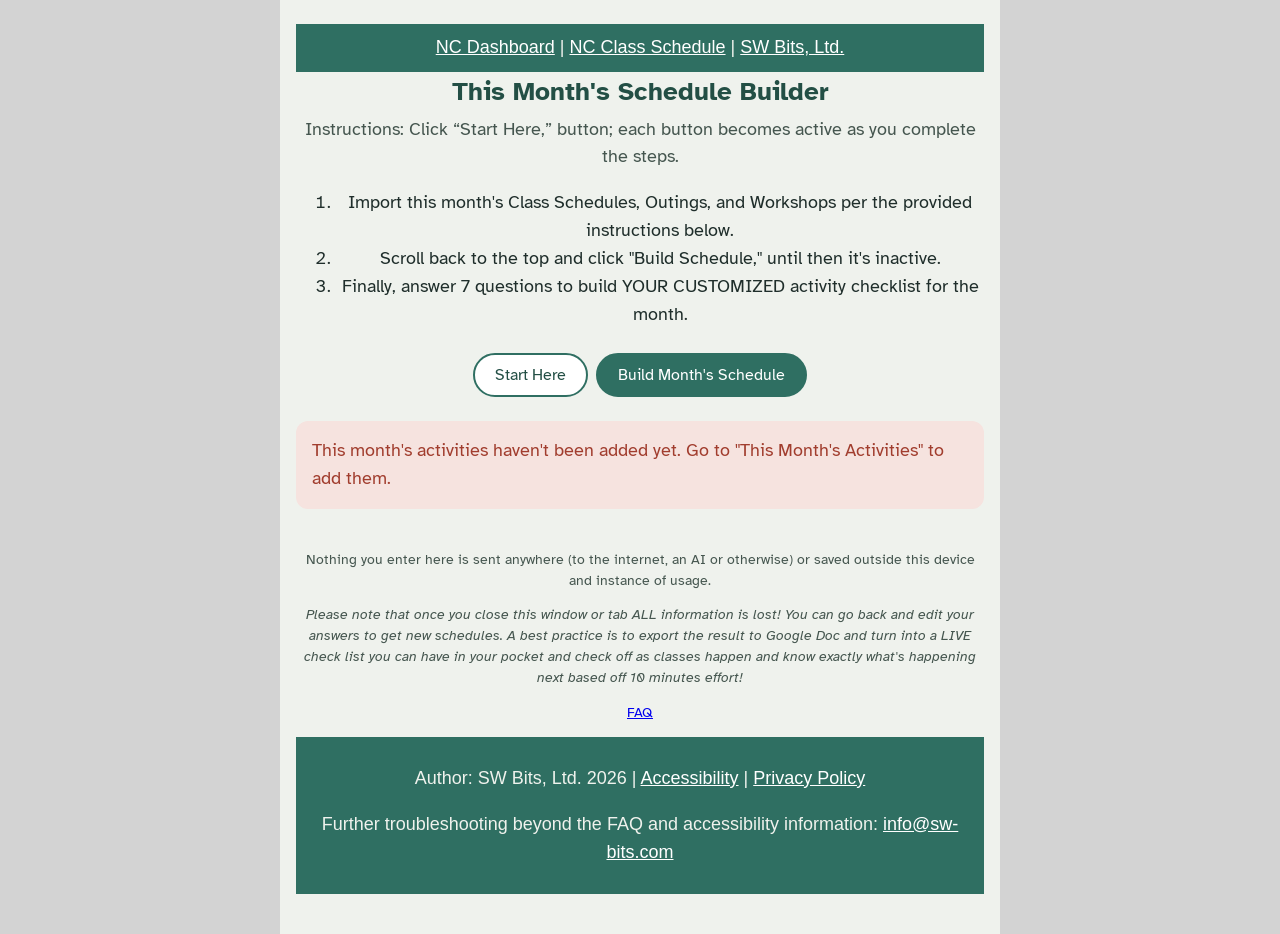
==== commit 89a0e609: "Update FAQ link and troubleshooting information Link to proper FAQ document." ====
--- a/index.html
+++ b/index.html
@@ -352,11 +352,11 @@
     <footer class="app-footer">
       <p>Nothing you enter here is sent anywhere (to the internet, an AI or otherwise) or saved outside this device and instance of usage.</p>
       <p style="font-style: italic;">Please note that once you close this window or tab ALL information is lost! You can go back and edit your answers to get new schedules. A best practice is to export the result to Google Doc and turn into a LIVE check list you can have in your pocket and check off as classes happen and know exactly what's happening next based off 10 minutes effort!</p>
-      <p><a href="https://docs.google.com/document/d/1BYM6ntkR9SLRdG93gPDeu0XA4OVcCqaU-M8j8_wP2zI/edit?usp=sharing">FAQ</a></p>
+      <p><a href="https://github.com/mcfuzznstuff/NextChapterScheduler/blob/main/FAQ%20%E2%80%94%20NextChapter%20Schedule%20Builder%20(v1.0).md">FAQ</a></p>
     </footer>
     <footer style="color: var(--paper); background-color: #2F6F62; padding: 10px 20px; font-family: Calibri, sans-serif; text-align: center;">
         <p>Author: SW Bits, Ltd. 2026 | <a href="#" alt-text="Link to this app's accessibility policy." style="color:white">Accessibility</a> | <a href="https://github.com/mcfuzznstuff/NextChapterScheduler/blob/main/Privacy%20Policy.md" alt-text="Link to this app's privacy policy." style="color:white">Privacy Policy</a></p>
-      <p>Further troubleshooting and accessibility information: <a href="mailto:info@sw-bits.com" alt-text="Link to this app's author email for more information, media inquiries, or troubleshooting." style="color:white">info@sw-bits.com</a></p>
+      <p>Further troubleshooting beyond the FAQ and accessibility information: <a href="mailto:info@sw-bits.com" alt-text="Link to this app's author email for more information, media inquiries, or troubleshooting." style="color:white">info@sw-bits.com</a></p>
     </footer>
   </div>
   <script>
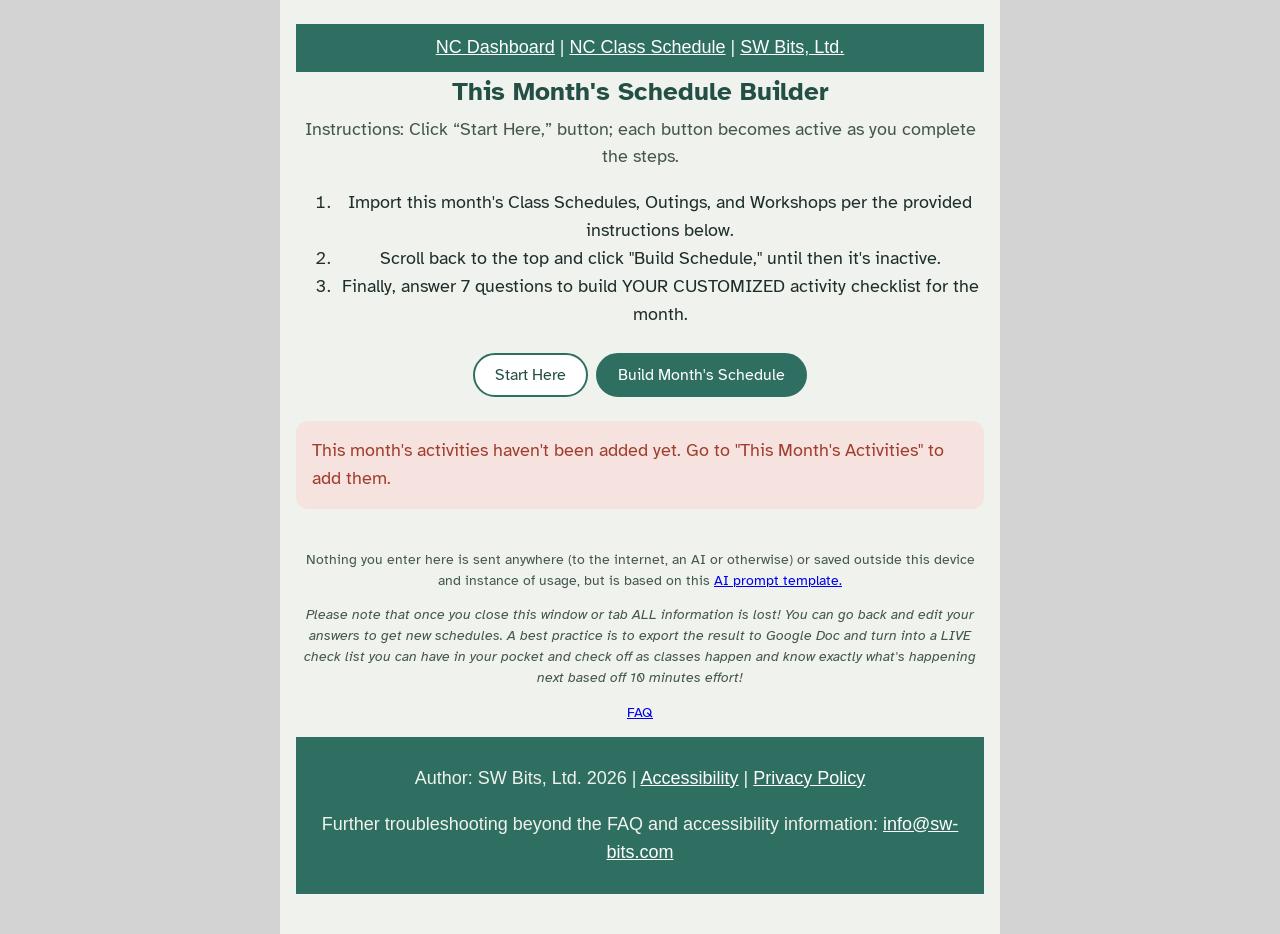
==== commit 9c150eaa: "Add link to AI prompt template in footer Updated footer message to include a link to the AI prompt t" ====
--- a/index.html
+++ b/index.html
@@ -341,21 +341,21 @@
   <div class="app-shell">
     <header class="top">
     <nav style="color: var(--paper); background-color: #2F6F62; padding: 10px 20px; font-family: Calibri, sans-serif;">
-      <a href="https://www.wellpower.org/nextchapter-dashboard/" style="color:white" alt-text="Link to Next Chapter dashboard.">NC Dashboard</a> |
-      <a href="https://docs.google.com/document/d/e/2PACX-1vQMBsH_0N5TGu-jf4dn7LtcuKICADPAKnV8rYs9ENAGFJxMu-1-ycSgytiCAv9m9ojY1P86kuOyOXaS/pub" style="color:white" alt-text="Link to Next Chapter class shcedule.">NC Class Schedule</a> |
-      <a href="https://sw-bits.com" style="color:white" alt-text="Link to SW Bits, Ltd. company website to learn more about the author of this web app and their services.">SW Bits, Ltd.</a>
+      <a href="https://www.wellpower.org/nextchapter-dashboard/" style="color:white" alt-text="Link to Next Chapter dashboard." target="_blank">NC Dashboard</a> |
+      <a href="https://docs.google.com/document/d/e/2PACX-1vQMBsH_0N5TGu-jf4dn7LtcuKICADPAKnV8rYs9ENAGFJxMu-1-ycSgytiCAv9m9ojY1P86kuOyOXaS/pub" style="color:white" alt-text="Link to Next Chapter class shcedule." target="_blank">NC Class Schedule</a> |
+      <a href="https://sw-bits.com" style="color:white" alt-text="Link to SW Bits, Ltd. company website to learn more about the author of this web app and their services." target="_blank">SW Bits, Ltd.</a>
     </nav>
       <h1>This Month's Schedule Builder</h1>
       <p class="tagline">Instructions: Click &ldquo;Start Here,&rdquo; button; each button becomes active as you complete the steps.<ol><li>Import this month's Class Schedules, Outings, and Workshops per the provided instructions below.</li><li>Scroll back to the top and click "Build Schedule," until then it's inactive.</li><li>Finally, answer 7 questions to build YOUR CUSTOMIZED activity checklist for the month.</li></ol></p>
     </header>
     <main id="app-root" aria-live="polite"></main>
     <footer class="app-footer">
-      <p>Nothing you enter here is sent anywhere (to the internet, an AI or otherwise) or saved outside this device and instance of usage.</p>
+      <p>Nothing you enter here is sent anywhere (to the internet, an AI or otherwise) or saved outside this device and instance of usage, but is based on this <a href="https://docs.google.com/document/d/1zpe4Sd4n2vOGpepVXf4waU8CamsN9rLLIErnOMPlnqU/edit?tab=t.0#heading=h.vzakmdfe8jud" target="_blank" alt-text="Link to the originating AI prompt template.">AI prompt template.</a></p>
       <p style="font-style: italic;">Please note that once you close this window or tab ALL information is lost! You can go back and edit your answers to get new schedules. A best practice is to export the result to Google Doc and turn into a LIVE check list you can have in your pocket and check off as classes happen and know exactly what's happening next based off 10 minutes effort!</p>
-      <p><a href="https://github.com/mcfuzznstuff/NextChapterScheduler/blob/main/FAQ%20%E2%80%94%20NextChapter%20Schedule%20Builder%20(v1.0).md">FAQ</a></p>
+      <p><a href="https://github.com/mcfuzznstuff/NextChapterScheduler/blob/main/FAQ%20%E2%80%94%20NextChapter%20Schedule%20Builder%20(v1.0).md" target="_blank">FAQ</a></p>
     </footer>
     <footer style="color: var(--paper); background-color: #2F6F62; padding: 10px 20px; font-family: Calibri, sans-serif; text-align: center;">
-        <p>Author: SW Bits, Ltd. 2026 | <a href="#" alt-text="Link to this app's accessibility policy." style="color:white">Accessibility</a> | <a href="https://github.com/mcfuzznstuff/NextChapterScheduler/blob/main/Privacy%20Policy.md" alt-text="Link to this app's privacy policy." style="color:white">Privacy Policy</a></p>
+        <p>Author: SW Bits, Ltd. 2026 | <a href="https://github.com/mcfuzznstuff/NextChapterScheduler/issues/14" alt-text="Link to this app's accessibility policy." style="color:white" target="_blank">Accessibility</a> | <a href="https://github.com/mcfuzznstuff/NextChapterScheduler/blob/main/Privacy%20Policy.md" alt-text="Link to this app's privacy policy." style="color:white" target="_blank">Privacy Policy</a></p>
       <p>Further troubleshooting beyond the FAQ and accessibility information: <a href="mailto:info@sw-bits.com" alt-text="Link to this app's author email for more information, media inquiries, or troubleshooting." style="color:white">info@sw-bits.com</a></p>
     </footer>
   </div>
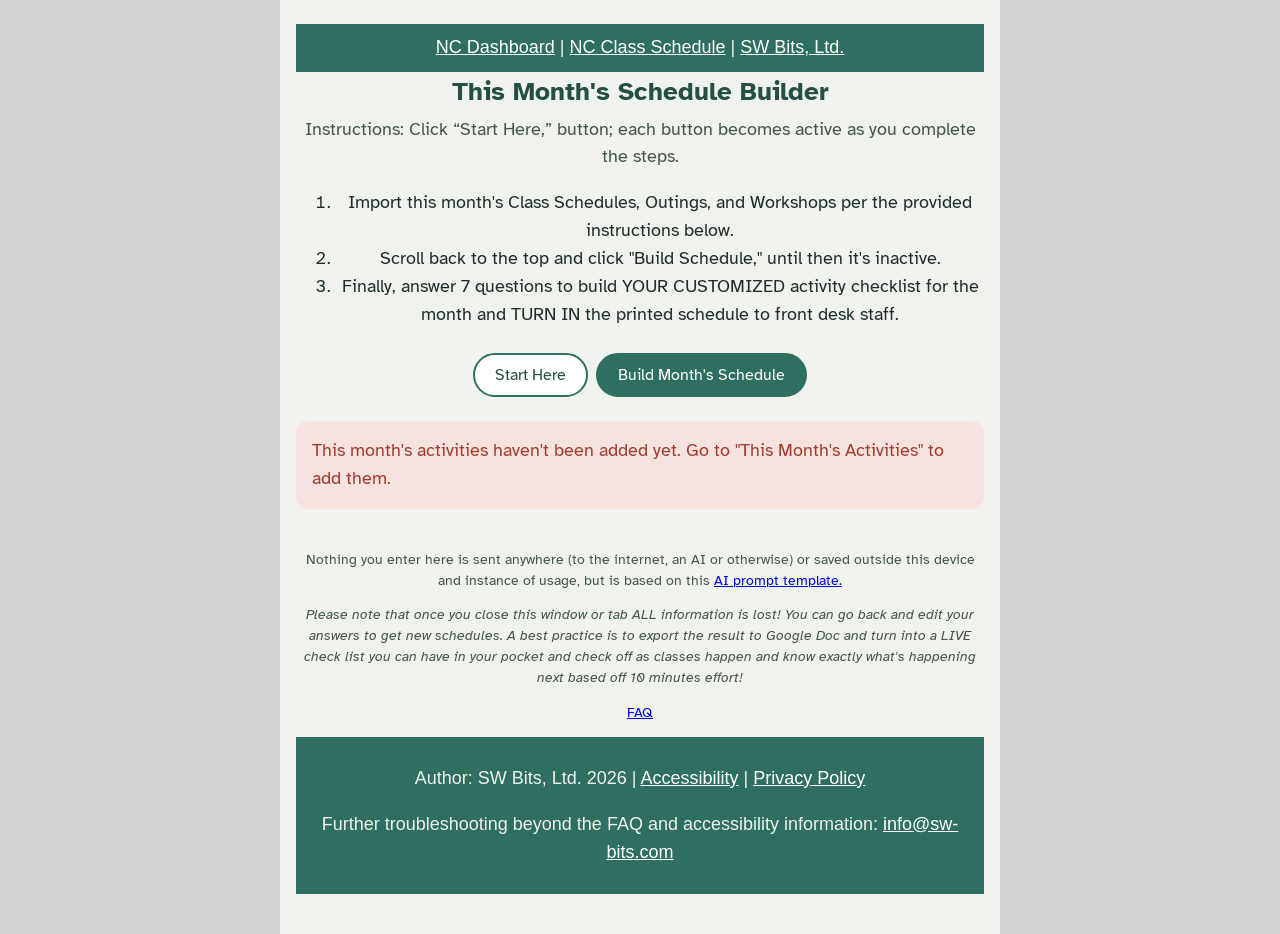
==== commit 19fbfb55: "Enhance instructions for schedule builder Updated instructions to include submitting the printed sch" ====
--- a/index.html
+++ b/index.html
@@ -346,7 +346,7 @@
       <a href="https://sw-bits.com" style="color:white" alt-text="Link to SW Bits, Ltd. company website to learn more about the author of this web app and their services." target="_blank">SW Bits, Ltd.</a>
     </nav>
       <h1>This Month's Schedule Builder</h1>
-      <p class="tagline">Instructions: Click &ldquo;Start Here,&rdquo; button; each button becomes active as you complete the steps.<ol><li>Import this month's Class Schedules, Outings, and Workshops per the provided instructions below.</li><li>Scroll back to the top and click "Build Schedule," until then it's inactive.</li><li>Finally, answer 7 questions to build YOUR CUSTOMIZED activity checklist for the month.</li></ol></p>
+      <p class="tagline">Instructions: Click &ldquo;Start Here,&rdquo; button; each button becomes active as you complete the steps.<ol><li>Import this month's Class Schedules, Outings, and Workshops per the provided instructions below.</li><li>Scroll back to the top and click "Build Schedule," until then it's inactive.</li><li>Finally, answer 7 questions to build YOUR CUSTOMIZED activity checklist for the month and TURN IN the printed schedule to front desk staff.</li></ol></p>
     </header>
     <main id="app-root" aria-live="polite"></main>
     <footer class="app-footer">
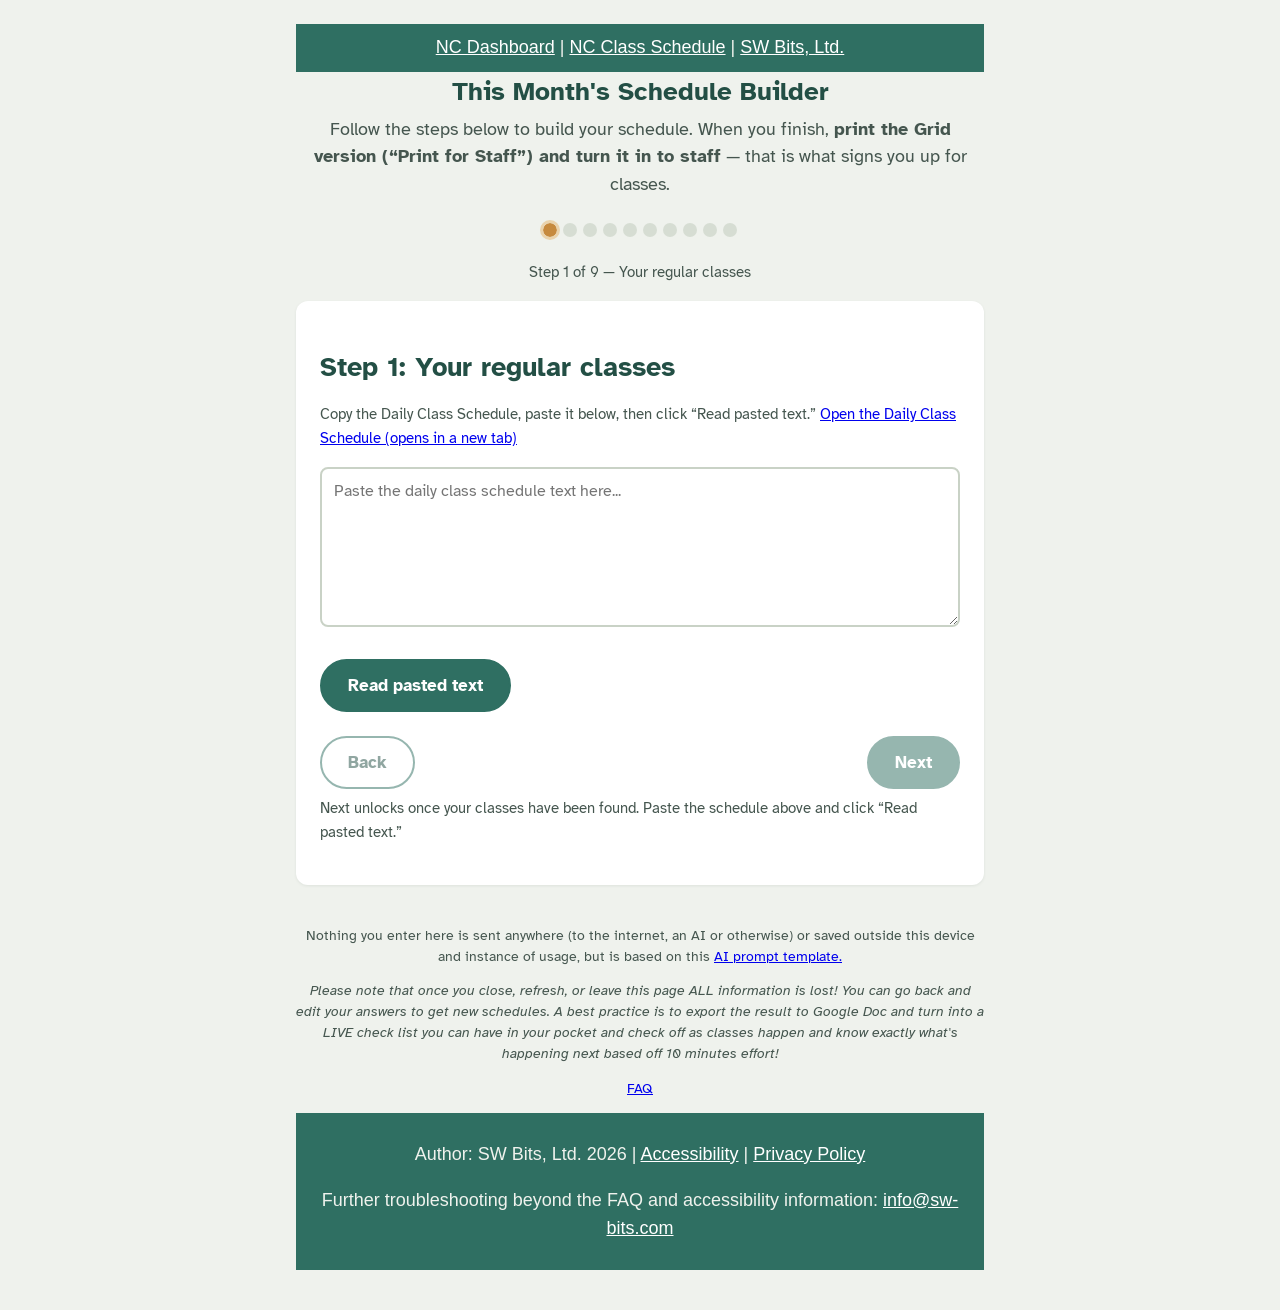
==== commit 881d93a9: "Updated the app flow to present a single step on each pane, with a clear Next button. This eliminate" ====
--- a/index.html
+++ b/index.html
@@ -53,14 +53,13 @@
 body {
   margin: 0;
   font-family: 'Atkinson Hyperlegible', -apple-system, Segoe UI, sans-serif;
-  background: lightgray;
+  background: var(--paper);
   color: var(--ink);
   font-size: 18px;
   line-height: 1.55;
 }
 
 .app-shell {
-    background: var(--paper);
   max-width: var(--max-w);
   margin: 0 auto;
   padding: var(--space-3) var(--space-2) var(--space-4);
@@ -346,15 +345,14 @@
       <a href="https://sw-bits.com" style="color:white" alt-text="Link to SW Bits, Ltd. company website to learn more about the author of this web app and their services." target="_blank">SW Bits, Ltd.</a>
     </nav>
       <h1>This Month's Schedule Builder</h1>
-      <p class="tagline">Instructions: Click &ldquo;Start Here,&rdquo; button; each button becomes active as you complete the steps.<ol><li>Import this month's Class Schedules, Outings, and Workshops per the provided instructions below.</li><li>Scroll back to the top and click "Build Schedule," until then it's inactive.</li><li>Finally, answer 7 questions to build YOUR CUSTOMIZED activity checklist for the month and TURN IN the printed schedule to front desk staff.</li></ol></p>
+      <p class="tagline">Follow the steps below to build your schedule. When you finish, <strong>print the Grid version (&ldquo;Print for Staff&rdquo;) and turn it in to staff</strong> &mdash; that is what signs you up for classes.</p>
     </header>
-    <main id="app-root" aria-live="polite"></main>
+    <main id="app-root"></main>
     <footer class="app-footer">
       <p>Nothing you enter here is sent anywhere (to the internet, an AI or otherwise) or saved outside this device and instance of usage, but is based on this <a href="https://docs.google.com/document/d/1zpe4Sd4n2vOGpepVXf4waU8CamsN9rLLIErnOMPlnqU/edit?tab=t.0#heading=h.vzakmdfe8jud" target="_blank" alt-text="Link to the originating AI prompt template.">AI prompt template.</a></p>
-      <p style="font-style: italic;">Please note that once you close this window or tab ALL information is lost! You can go back and edit your answers to get new schedules. A best practice is to export the result to Google Doc and turn into a LIVE check list you can have in your pocket and check off as classes happen and know exactly what's happening next based off 10 minutes effort!</p>
-      <p><a href="https://github.com/mcfuzznstuff/NextChapterScheduler/blob/main/FAQ%20%E2%80%94%20NextChapter%20Schedule%20Builder%20(v1.0).md" target="_blank">FAQ</a></p>
-    </footer>
-    <footer style="color: var(--paper); background-color: #2F6F62; padding: 10px 20px; font-family: Calibri, sans-serif; text-align: center;">
+      <p style="font-style: italic;">Please note that once you close, refresh, or leave this page ALL information is lost! You can go back and edit your answers to get new schedules. A best practice is to export the result to Google Doc and turn into a LIVE check list you can have in your pocket and check off as classes happen and know exactly what's happening next based off 10 minutes effort!</p>
+      <p><a href="https://github.com/mcfuzznstuff/NextChapterScheduler/blob/main/FAQ%20%E2%80%94%20NextChapter%20Schedule%20Builder%20(v1.0).md" target="_blank" rel="noopener">FAQ</a></p>
+    </footer><footer style="color: var(--paper); background-color: #2F6F62; padding: 10px 20px; font-family: Calibri, sans-serif; text-align: center;">
         <p>Author: SW Bits, Ltd. 2026 | <a href="https://github.com/mcfuzznstuff/NextChapterScheduler/issues/14" alt-text="Link to this app's accessibility policy." style="color:white" target="_blank">Accessibility</a> | <a href="https://github.com/mcfuzznstuff/NextChapterScheduler/blob/main/Privacy%20Policy.md" alt-text="Link to this app's privacy policy." style="color:white" target="_blank">Privacy Policy</a></p>
       <p>Further troubleshooting beyond the FAQ and accessibility information: <a href="mailto:info@sw-bits.com" alt-text="Link to this app's author email for more information, media inquiries, or troubleshooting." style="color:white">info@sw-bits.com</a></p>
     </footer>
@@ -362,13 +360,13 @@
   <script>
 /* ==========================================================
    DATA MODEL
-   Classes are parsed from the monthly newsletter text that
-   staff paste in (or entered/fixed by hand). Nothing here is
-   ever sent to a server -- everything lives in this browser's
-   localStorage, so no personal data leaves the device.
+   Classes, outings and workshops are parsed from text pasted in
+   during the step-by-step flow (or added/fixed by hand). Nothing
+   is ever sent to a server and nothing is saved: everything lives
+   in memory only and is cleared when the page is closed or
+   refreshed, so a previous person's activities can never carry over.
    ========================================================== */
 
-const STORAGE_KEY = 'rehabScheduler.classes.v2';
 const NEWSLETTER_URL = 'https://docs.google.com/document/d/e/2PACX-1vQMBsH_0N5TGu-jf4dn7LtcuKICADPAKnV8rYs9ENAGFJxMu-1-ycSgytiCAv9m9ojY1P86kuOyOXaS/pub';
 const DAYS = ['Mon', 'Tue', 'Wed', 'Thu', 'Fri'];
 const DAY_NAMES = { Mon: 'Monday', Tue: 'Tuesday', Wed: 'Wednesday', Thu: 'Thursday', Fri: 'Friday' };
@@ -404,14 +402,6 @@
   { id: 'no_restrictions', label: 'No restrictions', riskKeywords: [] }
 ];
 
-function loadClasses() {
-  try {
-    const raw = localStorage.getItem(STORAGE_KEY);
-    if (!raw) return [];
-    return JSON.parse(raw);
-  } catch (e) { return []; }
-}
-function saveClasses(list) { localStorage.setItem(STORAGE_KEY, JSON.stringify(list)); }
 function cryptoId() { return 'c_' + Math.random().toString(36).slice(2, 10); }
 // Collapses invisible Unicode whitespace look-alikes (non-breaking space,
 // ideographic space, zero-width space, etc.) to a plain space. Pasted
@@ -651,55 +641,237 @@
 /* ==========================================================
    APP STATE + ROUTER
    ========================================================== */
-const state = {
-  mode: 'student',
-  step: 0,
-  answers: { priorities: THEMES.slice() },
-  classes: loadClasses(),
-  schedule: null
-};
+// Step 0 = regular classes, 1 = outings & workshops, then the preference
+// questions, then the results screen.
+const FIRST_QUESTION_STEP = 2;
+const RESULTS_STEP = FIRST_QUESTION_STEP + QUESTIONS.length;
+
+function freshState() {
+  return {
+    step: 0,
+    answers: { priorities: THEMES.slice() },
+    classes: [],        // regular classes + outings/workshops, in memory only
+    schedule: null,
+    pasteClasses: '',   // pasted text is remembered so Back never loses it
+    pasteOutings: '',
+    msg: {}             // status message per pane, keyed by step
+  };
+}
+const state = freshState();
+function resetAll() { Object.assign(state, freshState()); }
 
 const root = document.getElementById('app-root');
 
 function render() {
   root.innerHTML = '';
-  root.appendChild(renderModeSwitch());
-  if (state.mode === 'student') root.appendChild(renderStudentFlow());
-  else root.appendChild(renderStaffFlow());
-}
-
-function renderModeSwitch() {
-  const nav = document.createElement('nav');
-  nav.className = 'mode-switch no-print';
-  nav.setAttribute('aria-label', "Choose who is using this app");
-  nav.innerHTML = `
-    <button aria-current="${state.mode === 'staff'}" data-mode="staff">Start Here</button>
-    <button aria-current="${state.mode === 'student'}" data-mode="student">Build Month's Schedule</button>
-  `;
-  nav.querySelectorAll('button').forEach(btn => {
-    btn.addEventListener('click', () => { state.mode = btn.dataset.mode; state.step = 0; render(); });
+  root.appendChild(renderWizard());
+}
+
+function goToStep(n) {
+  state.step = n;
+  render();
+  window.scrollTo(0, 0);
+  const heading = root.querySelector('#pane-title, #q-title');
+  if (heading && heading.focus) heading.focus({ preventScroll: true });
+}
+
+/* ---------------- STUDENT FLOW ---------------- */
+const IMPORT_PANES = {
+  classes: {
+    step: 0,
+    shortTitle: 'Your regular classes',
+    title: 'Step 1: Your regular classes',
+    prompt: 'Copy the Daily Class Schedule, paste it below, then click \u201cRead pasted text.\u201d',
+    linkUrl: NEWSLETTER_URL,
+    linkText: 'Open the Daily Class Schedule (opens in a new tab)',
+    textKey: 'pasteClasses',
+    ariaLabel: 'Pasted class schedule text',
+    placeholder: 'Paste the daily class schedule text here...',
+    parse: parseNewsletterText,
+    src: 'classes',
+    noun: 'classes',
+    pasteFirstMsg: 'Paste the class schedule into the box first, then click \u201cRead pasted text.\u201d',
+    emptyMsg: 'Nothing recognizable was found. Make sure you copied the full page, including the day headings (MONDAY, TUESDAY, etc).',
+    blockedHint: 'Next unlocks once your classes have been found. Paste the schedule above and click \u201cRead pasted text.\u201d',
+    isMine: c => !c.isOuting,
+    hasData: () => state.classes.some(c => !c.isOuting && (c.title || '').trim())
+  },
+  outings: {
+    step: 1,
+    shortTitle: 'Outings & workshops',
+    title: 'Step 2: Outings & workshops',
+    prompt: 'Copy the Outings & Workshops PDF, paste it below, then click \u201cRead pasted text.\u201d',
+    linkUrl: '',
+    linkText: '',
+    textKey: 'pasteOutings',
+    ariaLabel: 'Pasted outings and workshops text',
+    placeholder: 'Paste the outings & workshops PDF text here...',
+    parse: parseOutingsText,
+    src: 'outings',
+    noun: 'outings & workshops',
+    pasteFirstMsg: 'Paste the outings & workshops text into the box first, then click \u201cRead pasted text.\u201d',
+    emptyMsg: 'Nothing recognizable was found. Make sure you copied the full document.',
+    blockedHint: 'Next unlocks once your outings & workshops have been found. Paste the PDF text above and click \u201cRead pasted text.\u201d',
+    isMine: c => !!c.isOuting,
+    hasData: () => state.classes.some(c => c.isOuting && (c.title || '').trim())
+  }
+};
+
+function stepLabel() {
+  if (state.step >= RESULTS_STEP) return 'Your schedule';
+  const title = state.step < FIRST_QUESTION_STEP
+    ? IMPORT_PANES[state.step === 0 ? 'classes' : 'outings'].shortTitle
+    : QUESTIONS[state.step - FIRST_QUESTION_STEP].title;
+  return 'Step ' + (state.step + 1) + ' of ' + RESULTS_STEP + ' \u2014 ' + title;
+}
+
+function renderWizard() {
+  const wrap = document.createElement('div');
+  wrap.appendChild(renderProgress(state.step, RESULTS_STEP + 1, stepLabel()));
+  if (state.step === 0) wrap.appendChild(renderImportPane('classes'));
+  else if (state.step === 1) wrap.appendChild(renderImportPane('outings'));
+  else if (state.step < RESULTS_STEP) wrap.appendChild(renderQuestionCard(QUESTIONS[state.step - FIRST_QUESTION_STEP]));
+  else wrap.appendChild(renderResultsCard());
+  return wrap;
+}
+
+function renderWizardNav(canNext, nextLabel, blockedHint) {
+  const wrap = document.createElement('div');
+  const row = document.createElement('div'); row.className = 'btn-row';
+  const back = document.createElement('button'); back.type = 'button'; back.className = 'btn secondary'; back.textContent = 'Back';
+  back.disabled = state.step === 0;
+  back.addEventListener('click', () => goToStep(Math.max(0, state.step - 1)));
+  const next = document.createElement('button'); next.type = 'button'; next.className = 'btn primary'; next.textContent = nextLabel;
+  next.disabled = !canNext;
+  next.addEventListener('click', () => {
+    if (state.step === RESULTS_STEP - 1) state.schedule = buildSchedule();
+    goToStep(state.step + 1);
   });
-  return nav;
-}
-
-/* ---------------- STUDENT FLOW ---------------- */
-function renderStudentFlow() {
+  row.appendChild(back); row.appendChild(next);
+  wrap.appendChild(row);
+  if (!canNext && blockedHint) {
+    const hint = document.createElement('p'); hint.className = 'hint'; hint.id = 'next-hint'; hint.style.marginTop = '8px';
+    hint.textContent = blockedHint;
+    next.setAttribute('aria-describedby', 'next-hint');
+    wrap.appendChild(hint);
+  }
+  return wrap;
+}
+
+function showPaneMessage(step, type, text) {
+  state.msg[step] = { type, text };
+  render();
+  const el = document.getElementById('pane-msg');
+  if (el && el.focus) el.focus();
+}
+
+function renderImportPane(kind) {
+  const pane = IMPORT_PANES[kind];
+  const card = document.createElement('section');
+  card.className = 'card';
+
+  const h2 = document.createElement('h2'); h2.id = 'pane-title'; h2.tabIndex = -1;
+  h2.style.color = 'var(--primary-dark)'; h2.textContent = pane.title;
+  card.appendChild(h2);
+
+  const prompt = document.createElement('p'); prompt.className = 'hint';
+  prompt.textContent = pane.prompt + ' ';
+  if (pane.linkUrl) {
+    const a = document.createElement('a'); a.href = pane.linkUrl; a.target = '_blank'; a.rel = 'noopener'; a.textContent = pane.linkText;
+    prompt.appendChild(a);
+  }
+  card.appendChild(prompt);
+
+  const ta = document.createElement('textarea');
+  ta.style.minHeight = '160px';
+  ta.setAttribute('aria-label', pane.ariaLabel);
+  ta.placeholder = pane.placeholder;
+  ta.value = state[pane.textKey];
+  ta.addEventListener('input', () => { state[pane.textKey] = ta.value; });
+  card.appendChild(ta);
+
+  const parseRow = document.createElement('div'); parseRow.className = 'btn-row';
+  const parseBtn = document.createElement('button'); parseBtn.type = 'button'; parseBtn.className = 'btn primary'; parseBtn.textContent = 'Read pasted text';
+  parseBtn.addEventListener('click', () => {
+    const text = state[pane.textKey];
+    if (!text.trim()) { showPaneMessage(pane.step, 'danger', pane.pasteFirstMsg); return; }
+    const result = pane.parse(text);
+    const found = result.classes;
+    if (found.length === 0) { showPaneMessage(pane.step, 'danger', pane.emptyMsg); return; }
+    found.forEach(c => { c.src = pane.src; });
+    // re-reading replaces this pane's earlier results (so nothing doubles up) but keeps rows added by hand
+    state.classes = state.classes.filter(c => c.src !== pane.src).concat(found);
+    const skippedNote = result.skipped ? ' (' + result.skipped + ' lines had a time we could not read -- add those by hand below if needed.)' : '';
+    showPaneMessage(pane.step, 'success', 'Found ' + found.length + ' ' + pane.noun + '.' + skippedNote + ' Check the list below, fix anything that looks off, then click Next.');
+  });
+  parseRow.appendChild(parseBtn);
+  card.appendChild(parseRow);
+
+  const m = state.msg[pane.step];
+  if (m) {
+    const msgEl = document.createElement('p'); msgEl.id = 'pane-msg'; msgEl.tabIndex = -1;
+    msgEl.className = 'banner ' + m.type; msgEl.style.marginTop = '16px'; msgEl.textContent = m.text;
+    card.appendChild(msgEl);
+  }
+
+  card.appendChild(renderActivitiesTable(kind));
+  card.appendChild(renderWizardNav(pane.hasData(), 'Next', pane.blockedHint));
+  return card;
+}
+
+function renderActivitiesTable(kind) {
+  const pane = IMPORT_PANES[kind];
   const wrap = document.createElement('div');
-  if (state.classes.length === 0) {
-    const banner = document.createElement('p');
-    banner.className = 'banner danger';
-    banner.textContent = "This month's activities haven't been added yet. Go to \"This Month's Activities\" to add them.";
-    wrap.appendChild(banner);
-    return wrap;
-  }
-  const totalSteps = QUESTIONS.length + 1;
-  if (state.step < QUESTIONS.length) {
-    wrap.appendChild(renderProgress(state.step, totalSteps, QUESTIONS[state.step].title + ' (' + (state.step + 1) + ' of ' + QUESTIONS.length + ')'));
-    wrap.appendChild(renderQuestionCard(QUESTIONS[state.step]));
-  } else {
-    wrap.appendChild(renderProgress(totalSteps - 1, totalSteps, 'Your schedule'));
-    wrap.appendChild(renderResultsCard());
-  }
+  const rows = state.classes.map((c, idx) => ({ c, idx })).filter(r => pane.isMine(r.c));
+  if (rows.length === 0) return wrap;
+
+  const h3 = document.createElement('h3'); h3.style.color = 'var(--primary-dark)'; h3.style.marginTop = '24px';
+  h3.textContent = 'What we found (' + rows.length + ')';
+  wrap.appendChild(h3);
+  const hint = document.createElement('p'); hint.className = 'hint';
+  hint.textContent = kind === 'classes'
+    ? 'Fix anything that looks wrong, or remove rows you do not need. "Weekly notes" is optional: only for a class whose content changes week to week (for example Wk1: Americana; Wk2: Summer Songs).'
+    : 'Fix anything that looks wrong, or remove rows you do not need. Type tells us whether it is an outing or a workshop; Date is the calendar date (for example July 6).';
+  wrap.appendChild(hint);
+
+  const heads = kind === 'classes'
+    ? ['Title', 'Day', 'Time', 'Mode', 'Location', 'Weekly notes', 'Themes (auto)', 'Remove']
+    : ['Title', 'Type', 'Day', 'Date', 'Time', 'Location', 'Themes (auto)', 'Remove'];
+  const table = document.createElement('table'); table.className = 'admin-table';
+  table.innerHTML = '<thead><tr>' + heads.map(h => '<th scope="col">' + h + '</th>').join('') + '</tr></thead>';
+  const tbody = document.createElement('tbody');
+  rows.forEach(({ c, idx }) => {
+    const tr = document.createElement('tr');
+    tr.appendChild(makeTextCell(c, idx, 'title', 'Title'));
+    if (kind === 'outings') tr.appendChild(makeSelectCell(c, idx, 'kind', ['outing', 'workshop'], { outing: 'Outing', workshop: 'Workshop' }));
+    tr.appendChild(makeSelectCell(c, idx, 'day', DAYS, DAY_NAMES));
+    if (kind === 'outings') tr.appendChild(makeTextCell(c, idx, 'date', 'e.g. July 6'));
+    tr.appendChild(makeTextCell(c, idx, 'timeLabel', 'e.g. 9-10 AM'));
+    if (kind === 'classes') tr.appendChild(makeSelectCell(c, idx, 'mode', ['online', 'hybrid', 'in-person']));
+    tr.appendChild(makeTextCell(c, idx, 'location', 'Location'));
+    if (kind === 'classes') tr.appendChild(makeTextCell(c, idx, 'weeklyNotes', 'e.g. Wk1: Americana; Wk2: Summer Songs'));
+    const themeTd = document.createElement('td'); themeTd.textContent = (c.themes || []).join(', ') || '\u2014';
+    tr.appendChild(themeTd);
+    const removeTd = document.createElement('td');
+    const removeBtn = document.createElement('button'); removeBtn.type = 'button'; removeBtn.className = 'pill-btn'; removeBtn.textContent = 'Remove';
+    removeBtn.setAttribute('aria-label', 'Remove ' + (c.title || 'this row'));
+    removeBtn.addEventListener('click', () => { state.classes.splice(idx, 1); render(); });
+    removeTd.appendChild(removeBtn); tr.appendChild(removeTd);
+    tbody.appendChild(tr);
+  });
+  table.appendChild(tbody);
+  wrap.appendChild(table);
+
+  const addBtn = document.createElement('button'); addBtn.type = 'button'; addBtn.className = 'btn secondary'; addBtn.style.marginTop = '16px';
+  addBtn.textContent = kind === 'classes' ? '+ Add a class by hand' : '+ Add an outing or workshop by hand';
+  addBtn.addEventListener('click', () => {
+    const blank = { id: cryptoId(), src: 'manual', title: '', day: 'Mon', startMin: 540, endMin: 600, timeLabel: '9-10 AM', mode: 'in-person', location: '', instructor: '', description: '', themes: [] };
+    if (kind === 'classes') blank.weeklyNotes = '';
+    else { blank.isOuting = true; blank.kind = 'outing'; blank.date = ''; }
+    state.classes.push(blank);
+    render();
+  });
+  wrap.appendChild(addBtn);
   return wrap;
 }
 
@@ -736,7 +908,7 @@
   else if (q.type === 'energy') fs.appendChild(renderEnergyQuestion(q));
 
   card.appendChild(fs);
-  card.appendChild(renderStudentNav());
+  card.appendChild(renderWizardNav(true, state.step === RESULTS_STEP - 1 ? 'Build my schedule' : 'Next'));
   return card;
 }
 
@@ -872,25 +1044,6 @@
   return wrap;
 }
 
-function renderStudentNav() {
-  const row = document.createElement('div');
-  row.className = 'btn-row';
-  const back = document.createElement('button'); back.className = 'btn secondary'; back.textContent = 'Back';
-  back.disabled = state.step === 0;
-  back.addEventListener('click', () => { state.step = Math.max(0, state.step - 1); render(); });
-  const next = document.createElement('button'); next.className = 'btn primary';
-  const isLast = state.step === QUESTIONS.length - 1;
-  next.textContent = isLast ? 'Build my schedule' : 'Next';
-  next.addEventListener('click', () => {
-    if (isLast) state.schedule = buildSchedule();
-    state.step += 1;
-    render();
-    root.querySelector('#q-title, h2')?.focus?.();
-  });
-  row.appendChild(back); row.appendChild(next);
-  return row;
-}
-
 /* ==========================================================
    SCHEDULING ALGORITHM
    ========================================================== */
@@ -1361,8 +1514,11 @@
 function renderResultsCard() {
   const card = document.createElement('section');
   card.className = 'card';
-  const h2 = document.createElement('h2'); h2.tabIndex = -1; h2.style.color = 'var(--primary-dark)'; h2.textContent = 'Your suggested schedule';
+  const h2 = document.createElement('h2'); h2.id = 'pane-title'; h2.tabIndex = -1; h2.style.color = 'var(--primary-dark)'; h2.textContent = 'Your suggested schedule';
   card.appendChild(h2);
+  const turnIn = document.createElement('p'); turnIn.className = 'banner info';
+  turnIn.innerHTML = '<strong>Last step:</strong> click \u201cPrint for Staff\u201d and turn the printed Grid in to staff. That is what signs you up for classes.';
+  card.appendChild(turnIn);
   const p = document.createElement('p'); p.className = 'hint';
   p.textContent = 'Check off activities you plan to attend. Outings and workshops often need sign-up in advance at the front desk -- consider signing up for those early in the month.';
   card.appendChild(p);
@@ -1438,10 +1594,14 @@
 
   const row = document.createElement('div'); row.className = 'btn-row';
   const back = document.createElement('button'); back.className = 'btn secondary no-print'; back.textContent = 'Back to questions';
-  back.addEventListener('click', () => { state.step = QUESTIONS.length - 1; render(); });
+  back.addEventListener('click', () => goToStep(RESULTS_STEP - 1));
   const startOver = document.createElement('button'); startOver.className = 'btn secondary no-print'; startOver.textContent = 'Start over';
-  startOver.addEventListener('click', () => { state.step = 0; state.answers = { priorities: THEMES.slice() }; state.schedule = null; render(); });
-  const printBtn = document.createElement('button'); printBtn.className = 'btn primary no-print'; printBtn.textContent = 'Print / save as PDF';
+  startOver.addEventListener('click', () => {
+    if (!window.confirm('Start over? This clears the classes you pasted and all of your answers.')) return;
+    resetAll();
+    goToStep(0);
+  });
+  const printBtn = document.createElement('button'); printBtn.className = 'btn primary no-print'; printBtn.textContent = 'Print for Staff';
   printBtn.addEventListener('click', () => openPrintableSchedule(sched));
   const docBtn = document.createElement('button'); docBtn.className = 'btn secondary no-print'; docBtn.textContent = 'Google Doc (Grid)';
   const docStatus = document.createElement('p'); docStatus.className = 'hint no-print'; docStatus.setAttribute('aria-live', 'polite');
@@ -1455,154 +1615,6 @@
 }
 
 /* ---------------- STAFF FLOW ---------------- */
-function renderStaffFlow() {
-  const wrap = document.createElement('div');
-  wrap.appendChild(renderClassScheduleImportCard());
-  wrap.appendChild(renderOutingsImportCard());
-  wrap.appendChild(renderReviewTableCard());
-  return wrap;
-}
-
-function renderClassScheduleImportCard() {
-  const card = document.createElement('section');
-  card.className = 'card';
-  const h2 = document.createElement('h2'); h2.style.color = 'var(--primary-dark)'; h2.textContent = "Add this month's regular classes";
-  card.appendChild(h2);
-
-  const steps = document.createElement('ol');
-  steps.style.paddingLeft = '20px';
-  steps.style.color = 'var(--ink-soft)';
-  steps.innerHTML = `
-    <li>Open the Daily Class Schedule and select all the text (Ctrl/Cmd+A), then copy it (Ctrl/Cmd+C). <a href="${NEWSLETTER_URL}" target="_blank" rel="noopener">Open the schedule</a></li>
-    <li>Paste it into the box below.</li>
-    <li>Click "Read pasted text."</li>
-    <li>Check the table underneath and fix anything that looks off.</li>
-    <li>Add anything by hand that didn't get picked up.</li>
-  `;
-  card.appendChild(steps);
-
-  const textarea = document.createElement('textarea');
-  textarea.style.minHeight = '160px';
-  textarea.setAttribute('aria-label', 'Pasted class schedule text');
-  textarea.placeholder = 'Paste the daily class schedule text here...';
-  card.appendChild(textarea);
-
-  const parseRow = document.createElement('div'); parseRow.className = 'btn-row';
-  const parseBtn = document.createElement('button'); parseBtn.className = 'btn primary'; parseBtn.textContent = 'Read pasted text';
-  const resultMsg = document.createElement('p'); resultMsg.className = 'hint';
-  parseBtn.addEventListener('click', () => {
-    const { classes, skipped } = parseNewsletterText(textarea.value);
-    if (classes.length === 0) {
-      resultMsg.textContent = "Nothing recognizable was found. Make sure you copied the full page, including the day headings (MONDAY, TUESDAY, etc).";
-      resultMsg.className = 'banner danger';
-      return;
-    }
-    state.classes = state.classes.concat(classes);
-    saveClasses(state.classes);
-    resultMsg.className = 'banner success';
-    resultMsg.textContent = `Added ${classes.length} classes` + (skipped ? ` (${skipped} lines had a time we couldn't read -- add those by hand below if needed).` : '.') + ' Review the table below and fix anything that looks off.';
-    render();
-  });
-  parseRow.appendChild(parseBtn);
-  card.appendChild(parseRow);
-  card.appendChild(resultMsg);
-  return card;
-}
-
-function renderOutingsImportCard() {
-  const card = document.createElement('section');
-  card.className = 'card';
-  const h2 = document.createElement('h2'); h2.style.color = 'var(--primary-dark)'; h2.textContent = "Add this month's outings & workshops";
-  card.appendChild(h2);
-
-  const steps = document.createElement('ol');
-  steps.style.paddingLeft = '20px';
-  steps.style.color = 'var(--ink-soft)';
-  steps.innerHTML = `
-    <li>Open the Outings & Workshops PDF <a href="https://www.wellpower.org/nextchapter-dashboard/">NextChapter Dashboard</a> and select all the text (Ctrl/Cmd+A), then copy it (Ctrl/Cmd+C).</li>
-    <li>Paste it into the box below.</li>
-    <li>Click "Read pasted text."</li>
-    <li>Check the table underneath and fix anything that looks off.</li>
-  `;
-  card.appendChild(steps);
-
-  const textarea = document.createElement('textarea');
-  textarea.style.minHeight = '160px';
-  textarea.setAttribute('aria-label', 'Pasted outings and workshops text');
-  textarea.placeholder = 'Paste the outings & workshops PDF text here...';
-  card.appendChild(textarea);
-
-  const parseRow = document.createElement('div'); parseRow.className = 'btn-row';
-  const parseBtn = document.createElement('button'); parseBtn.className = 'btn primary'; parseBtn.textContent = 'Read pasted text';
-  const resultMsg = document.createElement('p'); resultMsg.className = 'hint';
-  parseBtn.addEventListener('click', () => {
-    const { classes, skipped } = parseOutingsText(textarea.value);
-    if (classes.length === 0) {
-      resultMsg.textContent = "Nothing recognizable was found. Make sure you copied the full document.";
-      resultMsg.className = 'banner danger';
-      return;
-    }
-    state.classes = state.classes.concat(classes);
-    saveClasses(state.classes);
-    resultMsg.className = 'banner success';
-    resultMsg.textContent = `Added ${classes.length} outings & workshops` + (skipped ? ` (${skipped} entries couldn't be read -- add those by hand below if needed).` : '.') + ' Review the table below and fix anything that looks off.';
-    render();
-  });
-  parseRow.appendChild(parseBtn);
-  card.appendChild(parseRow);
-  card.appendChild(resultMsg);
-  return card;
-}
-
-function renderReviewTableCard() {
-  const card = document.createElement('section');
-  card.className = 'card';
-  const h2 = document.createElement('h2'); h2.style.color = 'var(--primary-dark)'; h2.textContent = `This month's activities (${state.classes.length})`;
-  card.appendChild(h2);
-  const p = document.createElement('p'); p.className = 'hint';
-  p.textContent = 'Fix anything the automatic reading got wrong, or add activities by hand. "Date" only applies to outings/workshops -- leave it blank for a regular weekly class. "Weekly notes" is optional, only for a class whose content changes week to week (e.g. "Wk1: Americana; Wk2: Summer Songs") -- leave blank if it doesn\'t. This list is stored only in this browser.';
-  card.appendChild(p);
-
-  const table = document.createElement('table'); table.className = 'admin-table';
-  table.innerHTML = `<thead><tr>
-      <th scope="col">Title</th><th scope="col">Day</th><th scope="col">Date</th><th scope="col">Time</th>
-      <th scope="col">Mode</th><th scope="col">Location</th><th scope="col">Weekly notes</th><th scope="col">Themes (auto)</th><th scope="col">Remove</th>
-    </tr></thead>`;
-  const tbody = document.createElement('tbody');
-  state.classes.forEach((c, idx) => {
-    const tr = document.createElement('tr');
-    tr.appendChild(makeTextCell(c, idx, 'title', 'Title'));
-    tr.appendChild(makeSelectCell(c, idx, 'day', DAYS, DAY_NAMES));
-    tr.appendChild(makeTextCell(c, idx, 'date', 'e.g. July 6 (outings only)'));
-    tr.appendChild(makeTextCell(c, idx, 'timeLabel', 'e.g. 9-10 AM'));
-    tr.appendChild(makeSelectCell(c, idx, 'mode', ['online', 'hybrid', 'in-person']));
-    tr.appendChild(makeTextCell(c, idx, 'location', 'Location'));
-    tr.appendChild(makeTextCell(c, idx, 'weeklyNotes', 'e.g. Wk1: Americana; Wk2: Summer Songs'));
-    const themeTd = document.createElement('td'); themeTd.textContent = (c.themes || []).join(', ') || '—';
-    tr.appendChild(themeTd);
-    const removeTd = document.createElement('td');
-    const removeBtn = document.createElement('button'); removeBtn.className = 'pill-btn'; removeBtn.textContent = 'Remove';
-    removeBtn.addEventListener('click', () => { state.classes.splice(idx, 1); saveClasses(state.classes); render(); });
-    removeTd.appendChild(removeBtn); tr.appendChild(removeTd);
-    tbody.appendChild(tr);
-  });
-  table.appendChild(tbody);
-  card.appendChild(table);
-
-  const addBtn = document.createElement('button'); addBtn.className = 'btn secondary'; addBtn.style.marginTop = '16px';
-  addBtn.textContent = '+ Add a class by hand';
-  addBtn.addEventListener('click', () => {
-    state.classes.push({ id: cryptoId(), title: '', day: 'Mon', startMin: 540, endMin: 600, timeLabel: '9-10 AM', mode: 'in-person', location: '', instructor: '', description: '', weeklyNotes: '', themes: [] });
-    saveClasses(state.classes); render();
-  });
-  card.appendChild(addBtn);
-  const clearBtn = document.createElement('button'); clearBtn.className = 'pill-btn'; clearBtn.style.marginLeft = '10px'; clearBtn.style.marginTop = '16px';
-  clearBtn.textContent = 'Clear all classes';
-  clearBtn.addEventListener('click', () => { if (confirm('Remove all classes for this month?')) { state.classes = []; saveClasses(state.classes); render(); } });
-  card.appendChild(clearBtn);
-  return card;
-}
-
 function makeTextCell(c, idx, field, placeholder) {
   const td = document.createElement('td');
   const input = document.createElement('input'); input.type = 'text'; input.value = c[field] || ''; input.placeholder = placeholder;
@@ -1614,7 +1626,6 @@
       if (t) { state.classes[idx].startMin = t.startMin; state.classes[idx].endMin = t.endMin; }
     }
     if (field === 'title') state.classes[idx].themes = autoTagThemes(state.classes[idx].title, state.classes[idx].description);
-    saveClasses(state.classes);
   });
   td.appendChild(input); return td;
 }
@@ -1622,7 +1633,7 @@
   const td = document.createElement('td');
   const select = document.createElement('select'); select.setAttribute('aria-label', field);
   options.forEach(opt => { const o = document.createElement('option'); o.value = opt; o.textContent = labels ? labels[opt] : opt; if (c[field] === opt) o.selected = true; select.appendChild(o); });
-  select.addEventListener('change', () => { state.classes[idx][field] = select.value; saveClasses(state.classes); });
+  select.addEventListener('change', () => { state.classes[idx][field] = select.value; });
   td.appendChild(select); return td;
 }
 
@@ -1632,4 +1643,4 @@
 render();
   </script>
 </body>
-</html>
+</html>
